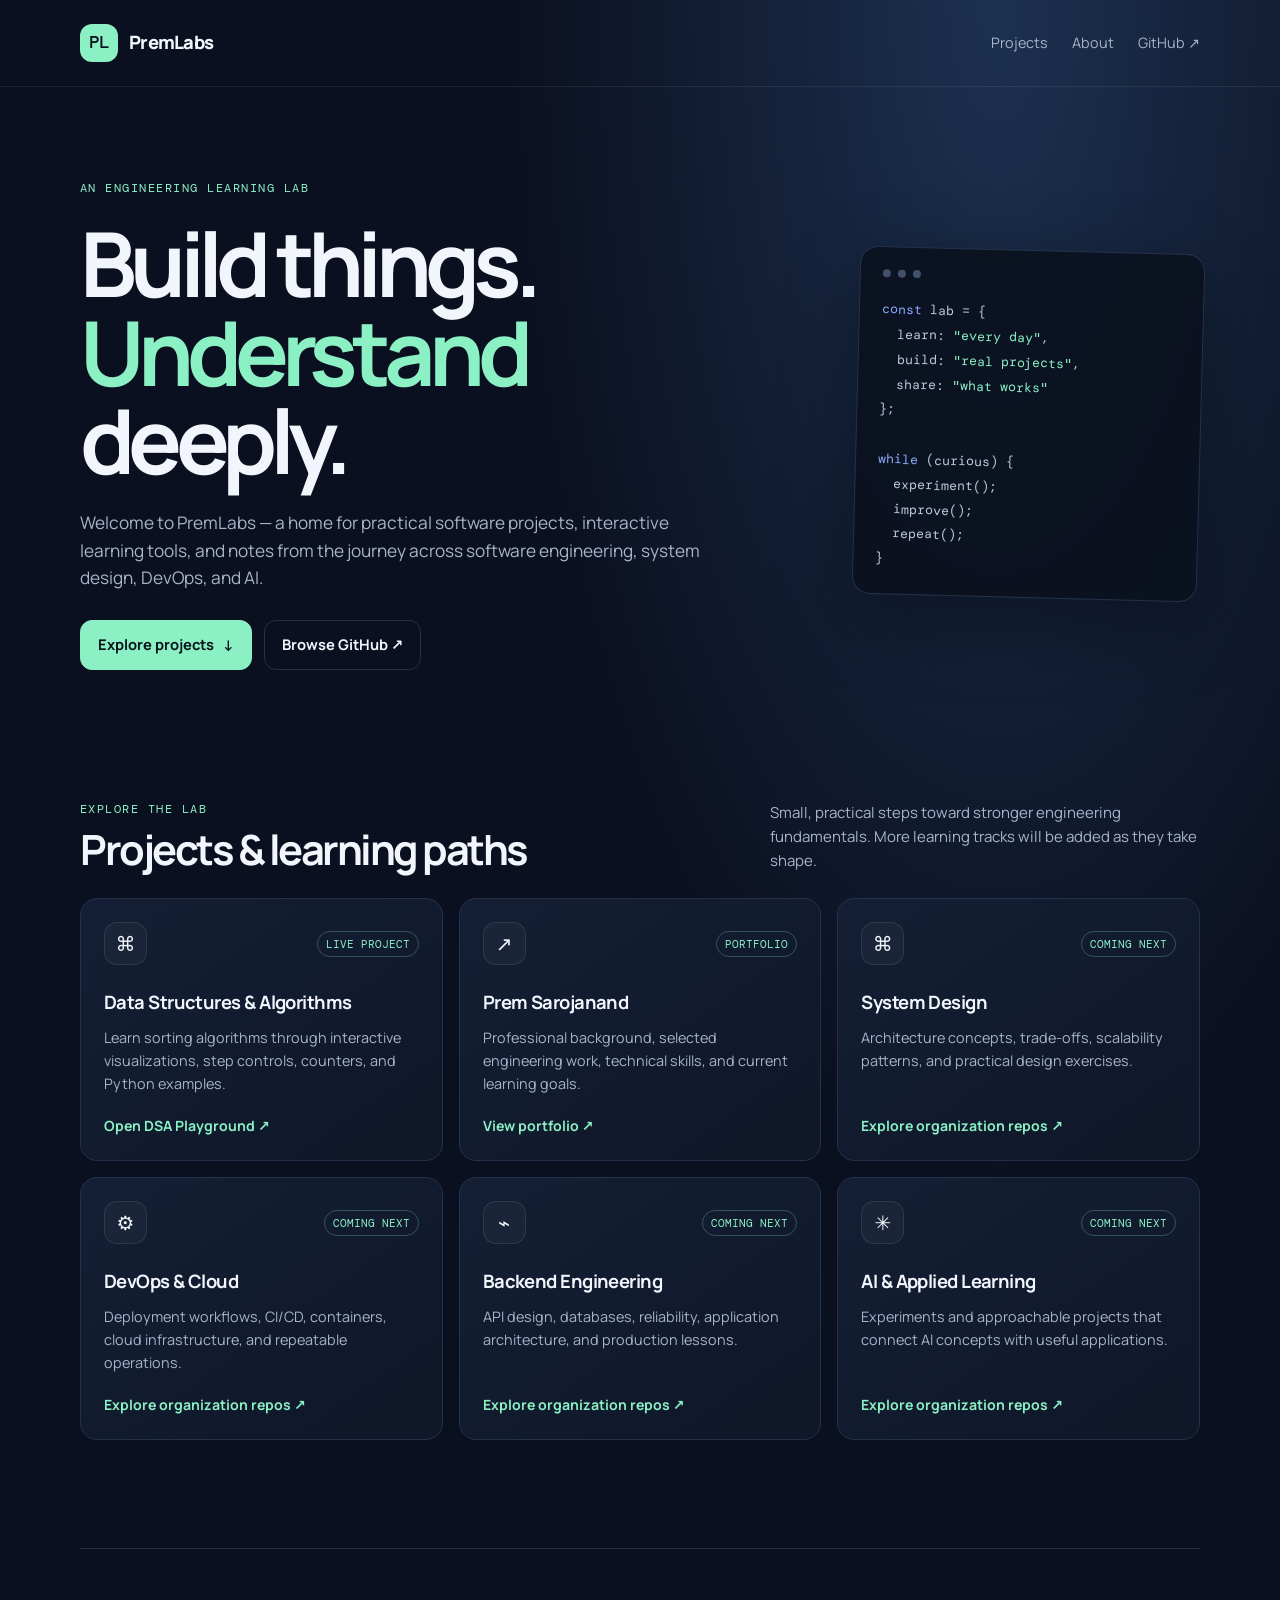
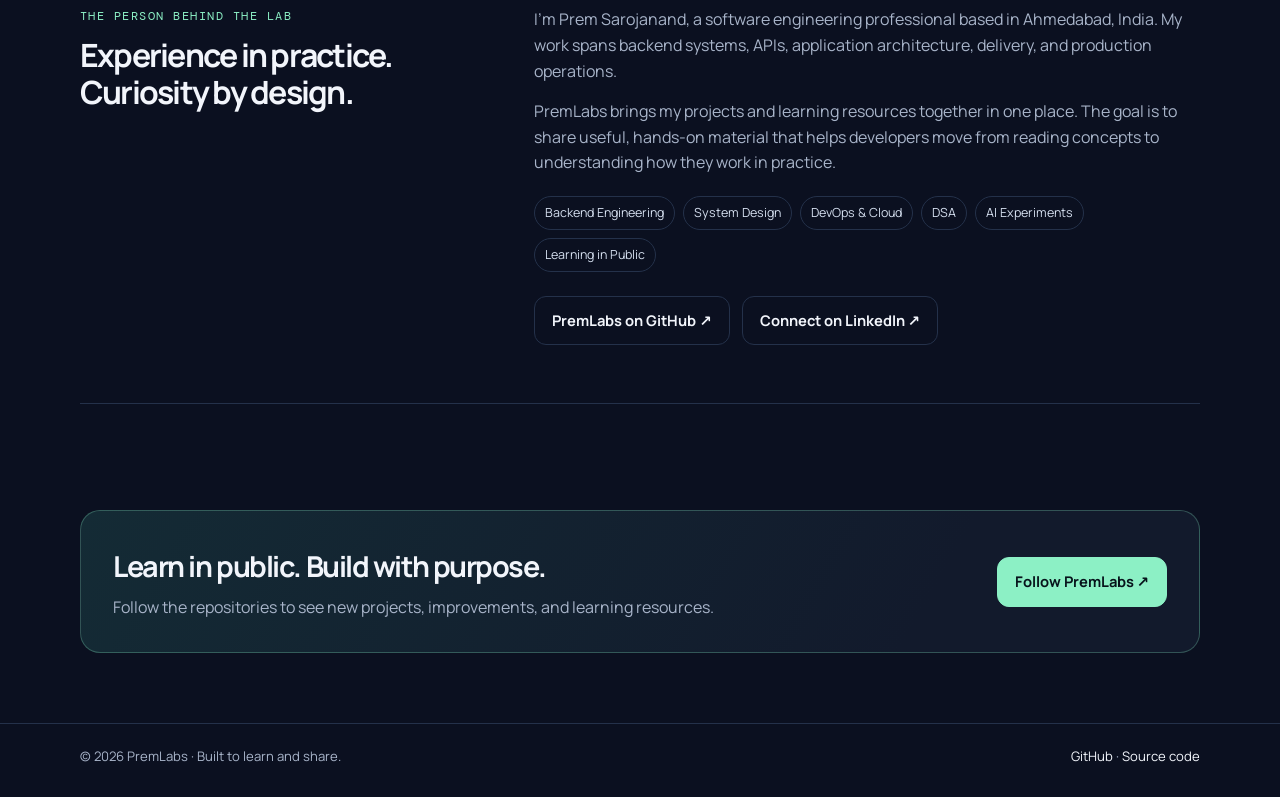
==== index.html @ 611ca871 "Add PremLabs organization homepage" ====
<!doctype html>
<html lang="en">
<head>
  <meta charset="utf-8">
  <meta name="viewport" content="width=device-width, initial-scale=1">
  <meta name="theme-color" content="#0b1020">
  <meta name="description" content="PremLabs — practical software engineering, data structures and algorithms, system design, DevOps, and AI learning projects by Prem Sarojanand.">
  <title>PremLabs — Build. Learn. Share.</title>
  <link rel="preconnect" href="https://fonts.googleapis.com">
  <link rel="preconnect" href="https://fonts.gstatic.com" crossorigin>
  <link href="https://fonts.googleapis.com/css2?family=DM+Mono:wght@400;500&family=Manrope:wght@400;500;600;700;800&display=swap" rel="stylesheet">
  <style>
    :root{color-scheme:dark;--bg:#0b1020;--panel:#111a2e;--line:#24314a;--text:#f2f5fb;--muted:#a8b4c9;--accent:#8cf0c5;--accent2:#8ba9ff}
    *{box-sizing:border-box}html{scroll-behavior:smooth}body{margin:0;background:radial-gradient(ellipse at 78% 0%,#1c3150 0,transparent 35%),var(--bg);color:var(--text);font-family:Manrope,system-ui,sans-serif;line-height:1.6}
    a{color:inherit;text-decoration:none}.wrap{width:min(1120px,calc(100% - 40px));margin:auto}
    header{padding:24px 0;border-bottom:1px solid #ffffff12}.nav{display:flex;align-items:center;justify-content:space-between;gap:20px}.brand{display:flex;align-items:center;gap:11px;font-weight:800;letter-spacing:-.04em;font-size:1.15rem}.mark{display:grid;place-items:center;width:38px;height:38px;border-radius:12px;background:var(--accent);color:#09111d;font-family:"DM Mono",monospace;font-weight:500}.navlinks{display:flex;gap:24px;color:var(--muted);font-size:.9rem}.navlinks a:hover,.textlink:hover{color:var(--accent)}
    .hero{padding:92px 0 76px;display:grid;grid-template-columns:1.35fr .65fr;align-items:center;gap:60px}.eyebrow{font-family:"DM Mono",monospace;color:var(--accent);font-size:.78rem;letter-spacing:.12em;text-transform:uppercase}.hero h1{font-size:clamp(3rem,7vw,5.8rem);line-height:.99;letter-spacing:-.075em;margin:20px 0 24px;max-width:780px}.hero h1 span{color:var(--accent)}.hero p{font-size:1.08rem;color:var(--muted);max-width:640px;margin:0 0 28px}.actions{display:flex;flex-wrap:wrap;gap:12px}.btn{display:inline-flex;align-items:center;justify-content:center;gap:9px;padding:12px 17px;border-radius:12px;font-weight:700;font-size:.92rem;border:1px solid var(--line);transition:transform .2s,border-color .2s}.btn:hover{transform:translateY(-2px);border-color:var(--accent)}.btn.primary{background:var(--accent);border-color:var(--accent);color:#07131b}.terminal{border:1px solid var(--line);background:#0a0f1cdd;border-radius:18px;padding:22px;box-shadow:0 24px 80px #0005;transform:rotate(1.5deg)}.terminal-top{display:flex;gap:7px;margin-bottom:20px}.dot{width:8px;height:8px;border-radius:50%;background:#42516a}.terminal pre{white-space:pre-wrap;overflow-wrap:anywhere;font: .82rem/1.9 "DM Mono",monospace;color:#bdc9dc;margin:0}.green{color:var(--accent)}.blue{color:var(--accent2)}
    section{padding:54px 0}.section-head{display:flex;justify-content:space-between;align-items:end;gap:20px;margin-bottom:25px}.section-head h2{font-size:clamp(1.8rem,4vw,2.6rem);letter-spacing:-.06em;line-height:1.1;margin:8px 0 0}.section-head p{color:var(--muted);max-width:430px;margin:0;font-size:.94rem}.grid{display:grid;grid-template-columns:repeat(3,1fr);gap:16px}.card{display:flex;flex-direction:column;min-height:242px;padding:23px;border-radius:17px;border:1px solid var(--line);background:linear-gradient(145deg,#141f35,#0f1728);transition:transform .2s,border-color .2s}.card:hover{transform:translateY(-4px);border-color:#648b9a}.card-top{display:flex;align-items:center;justify-content:space-between;margin-bottom:23px}.iconbox{width:43px;height:43px;display:grid;place-items:center;border:1px solid #ffffff18;background:#ffffff08;border-radius:13px;font-size:1.25rem}.tag{font: .68rem "DM Mono",monospace;color:var(--accent);border:1px solid #8cf0c544;border-radius:99px;padding:5px 8px}.card h3{margin:0 0 8px;font-size:1.15rem;letter-spacing:-.03em}.card p{margin:0 0 20px;color:var(--muted);font-size:.9rem}.card .textlink{margin-top:auto;color:var(--accent);font-weight:700;font-size:.88rem}.about{display:grid;grid-template-columns:.75fr 1.25fr;gap:55px;border-top:1px solid var(--line);border-bottom:1px solid var(--line);padding:58px 0}.about h2{font-size:2rem;line-height:1.15;letter-spacing:-.055em;margin:10px 0}.about p{color:var(--muted);margin:0 0 15px}.chips{display:flex;flex-wrap:wrap;gap:8px;margin-top:20px}.chip{font-size:.78rem;color:#d4deee;border:1px solid var(--line);padding:6px 10px;border-radius:99px}.cta{margin:52px 0 70px;padding:32px;border:1px solid #8cf0c544;border-radius:20px;background:linear-gradient(120deg,#142b35,#121a2c 75%);display:flex;justify-content:space-between;align-items:center;gap:25px}.cta h2{font-size:1.8rem;letter-spacing:-.05em;margin:0 0 5px}.cta p{color:var(--muted);margin:0}.cta .btn{white-space:nowrap}footer{border-top:1px solid var(--line);padding:22px 0 30px;color:var(--muted);font-size:.82rem}.foot{display:flex;justify-content:space-between;gap:18px;flex-wrap:wrap}footer a{color:var(--text)}
    @media(max-width:800px){.hero{grid-template-columns:1fr;gap:38px;padding:65px 0 45px}.terminal{max-width:520px;transform:none}.grid{grid-template-columns:repeat(2,1fr)}.about{grid-template-columns:1fr;gap:20px}.section-head{align-items:start;flex-direction:column}.cta{align-items:flex-start;flex-direction:column}}
    @media(max-width:540px){.wrap{width:min(100% - 28px,1120px)}.navlinks{gap:13px;font-size:.78rem}.navlinks a:nth-child(2){display:none}.grid{grid-template-columns:1fr}.hero h1{font-size:3.25rem}.card{min-height:210px}.cta{padding:24px}}
    @media(prefers-reduced-motion:reduce){html{scroll-behavior:auto}*,*::before,*::after{transition:none!important}}
  </style>
</head>
<body>
  <header>
    <div class="wrap nav">
      <a class="brand" href="#top" aria-label="PremLabs home"><span class="mark">PL</span><span>PremLabs</span></a>
      <nav class="navlinks" aria-label="Main navigation"><a href="#projects">Projects</a><a href="#about">About</a><a href="https://github.com/PremLabs" target="_blank" rel="noreferrer">GitHub ↗</a></nav>
    </div>
  </header>
  <main id="top">
    <div class="wrap hero">
      <div>
        <div class="eyebrow">An engineering learning lab</div>
        <h1>Build things.<br><span>Understand</span> deeply.</h1>
        <p>Welcome to PremLabs — a home for practical software projects, interactive learning tools, and notes from the journey across software engineering, system design, DevOps, and AI.</p>
        <div class="actions">
          <a class="btn primary" href="#projects">Explore projects <span aria-hidden="true">↓</span></a>
          <a class="btn" href="https://github.com/PremLabs" target="_blank" rel="noreferrer">Browse GitHub ↗</a>
        </div>
      </div>
      <div class="terminal" aria-label="Code terminal illustration">
        <div class="terminal-top"><span class="dot"></span><span class="dot"></span><span class="dot"></span></div>
        <pre><span class="blue">const</span> lab = {
  learn: <span class="green">"every day"</span>,
  build: <span class="green">"real projects"</span>,
  share: <span class="green">"what works"</span>
};

<span class="blue">while</span> (curious) {
  experiment();
  improve();
  repeat();
}</pre>
      </div>
    </div>
    <section id="projects">
      <div class="wrap">
        <div class="section-head">
          <div><div class="eyebrow">Explore the lab</div><h2>Projects & learning paths</h2></div>
          <p>Small, practical steps toward stronger engineering fundamentals. More learning tracks will be added as they take shape.</p>
        </div>
        <div class="grid">
          <article class="card">
            <div class="card-top"><div class="iconbox" aria-hidden="true">⌘</div><span class="tag">LIVE PROJECT</span></div>
            <h3>Data Structures & Algorithms</h3>
            <p>Learn sorting algorithms through interactive visualizations, step controls, counters, and Python examples.</p>
            <a class="textlink" href="https://premlabs.github.io/datastructure/" target="_blank" rel="noreferrer">Open DSA Playground ↗</a>
          </article>
          <article class="card">
            <div class="card-top"><div class="iconbox" aria-hidden="true">↗</div><span class="tag">PORTFOLIO</span></div>
            <h3>Prem Sarojanand</h3>
            <p>Professional background, selected engineering work, technical skills, and current learning goals.</p>
            <a class="textlink" href="https://premlabs.github.io/.premsarojanand/" target="_blank" rel="noreferrer">View portfolio ↗</a>
          </article>
          <article class="card">
            <div class="card-top"><div class="iconbox" aria-hidden="true">⌘</div><span class="tag">COMING NEXT</span></div>
            <h3>System Design</h3>
            <p>Architecture concepts, trade-offs, scalability patterns, and practical design exercises.</p>
            <a class="textlink" href="https://github.com/orgs/PremLabs/repositories" target="_blank" rel="noreferrer">Explore organization repos ↗</a>
          </article>
          <article class="card">
            <div class="card-top"><div class="iconbox" aria-hidden="true">⚙</div><span class="tag">COMING NEXT</span></div>
            <h3>DevOps & Cloud</h3>
            <p>Deployment workflows, CI/CD, containers, cloud infrastructure, and repeatable operations.</p>
            <a class="textlink" href="https://github.com/orgs/PremLabs/repositories" target="_blank" rel="noreferrer">Explore organization repos ↗</a>
          </article>
          <article class="card">
            <div class="card-top"><div class="iconbox" aria-hidden="true">⌁</div><span class="tag">COMING NEXT</span></div>
            <h3>Backend Engineering</h3>
            <p>API design, databases, reliability, application architecture, and production lessons.</p>
            <a class="textlink" href="https://github.com/orgs/PremLabs/repositories" target="_blank" rel="noreferrer">Explore organization repos ↗</a>
          </article>
          <article class="card">
            <div class="card-top"><div class="iconbox" aria-hidden="true">✳</div><span class="tag">COMING NEXT</span></div>
            <h3>AI & Applied Learning</h3>
            <p>Experiments and approachable projects that connect AI concepts with useful applications.</p>
            <a class="textlink" href="https://github.com/orgs/PremLabs/repositories" target="_blank" rel="noreferrer">Explore organization repos ↗</a>
          </article>
        </div>
      </div>
    </section>
    <section id="about">
      <div class="wrap about">
        <div><div class="eyebrow">The person behind the lab</div><h2>Experience in practice.<br>Curiosity by design.</h2></div>
        <div>
          <p>I'm Prem Sarojanand, a software engineering professional based in Ahmedabad, India. My work spans backend systems, APIs, application architecture, delivery, and production operations.</p>
          <p>PremLabs brings my projects and learning resources together in one place. The goal is to share useful, hands-on material that helps developers move from reading concepts to understanding how they work in practice.</p>
          <div class="chips"><span class="chip">Backend Engineering</span><span class="chip">System Design</span><span class="chip">DevOps & Cloud</span><span class="chip">DSA</span><span class="chip">AI Experiments</span><span class="chip">Learning in Public</span></div>
          <div class="actions" style="margin-top:24px"><a class="btn" href="https://github.com/PremLabs" target="_blank" rel="noreferrer">PremLabs on GitHub ↗</a><a class="btn" href="https://www.linkedin.com/in/prem-sarojanand-92b698164/" target="_blank" rel="noreferrer">Connect on LinkedIn ↗</a></div>
        </div>
      </div>
    </section>
    <div class="wrap">
      <div class="cta">
        <div><h2>Learn in public. Build with purpose.</h2><p>Follow the repositories to see new projects, improvements, and learning resources.</p></div>
        <a class="btn primary" href="https://github.com/PremLabs" target="_blank" rel="noreferrer">Follow PremLabs ↗</a>
      </div>
    </div>
  </main>
  <footer><div class="wrap foot"><span>© <span id="year">2026</span> PremLabs · Built to learn and share.</span><span><a href="https://github.com/PremLabs">GitHub</a> · <a href="https://github.com/PremLabs/PremLabs.github.io">Source code</a></span></div></footer>
  <script>document.getElementById('year').textContent = new Date().getFullYear();</script>
</body>
</html>
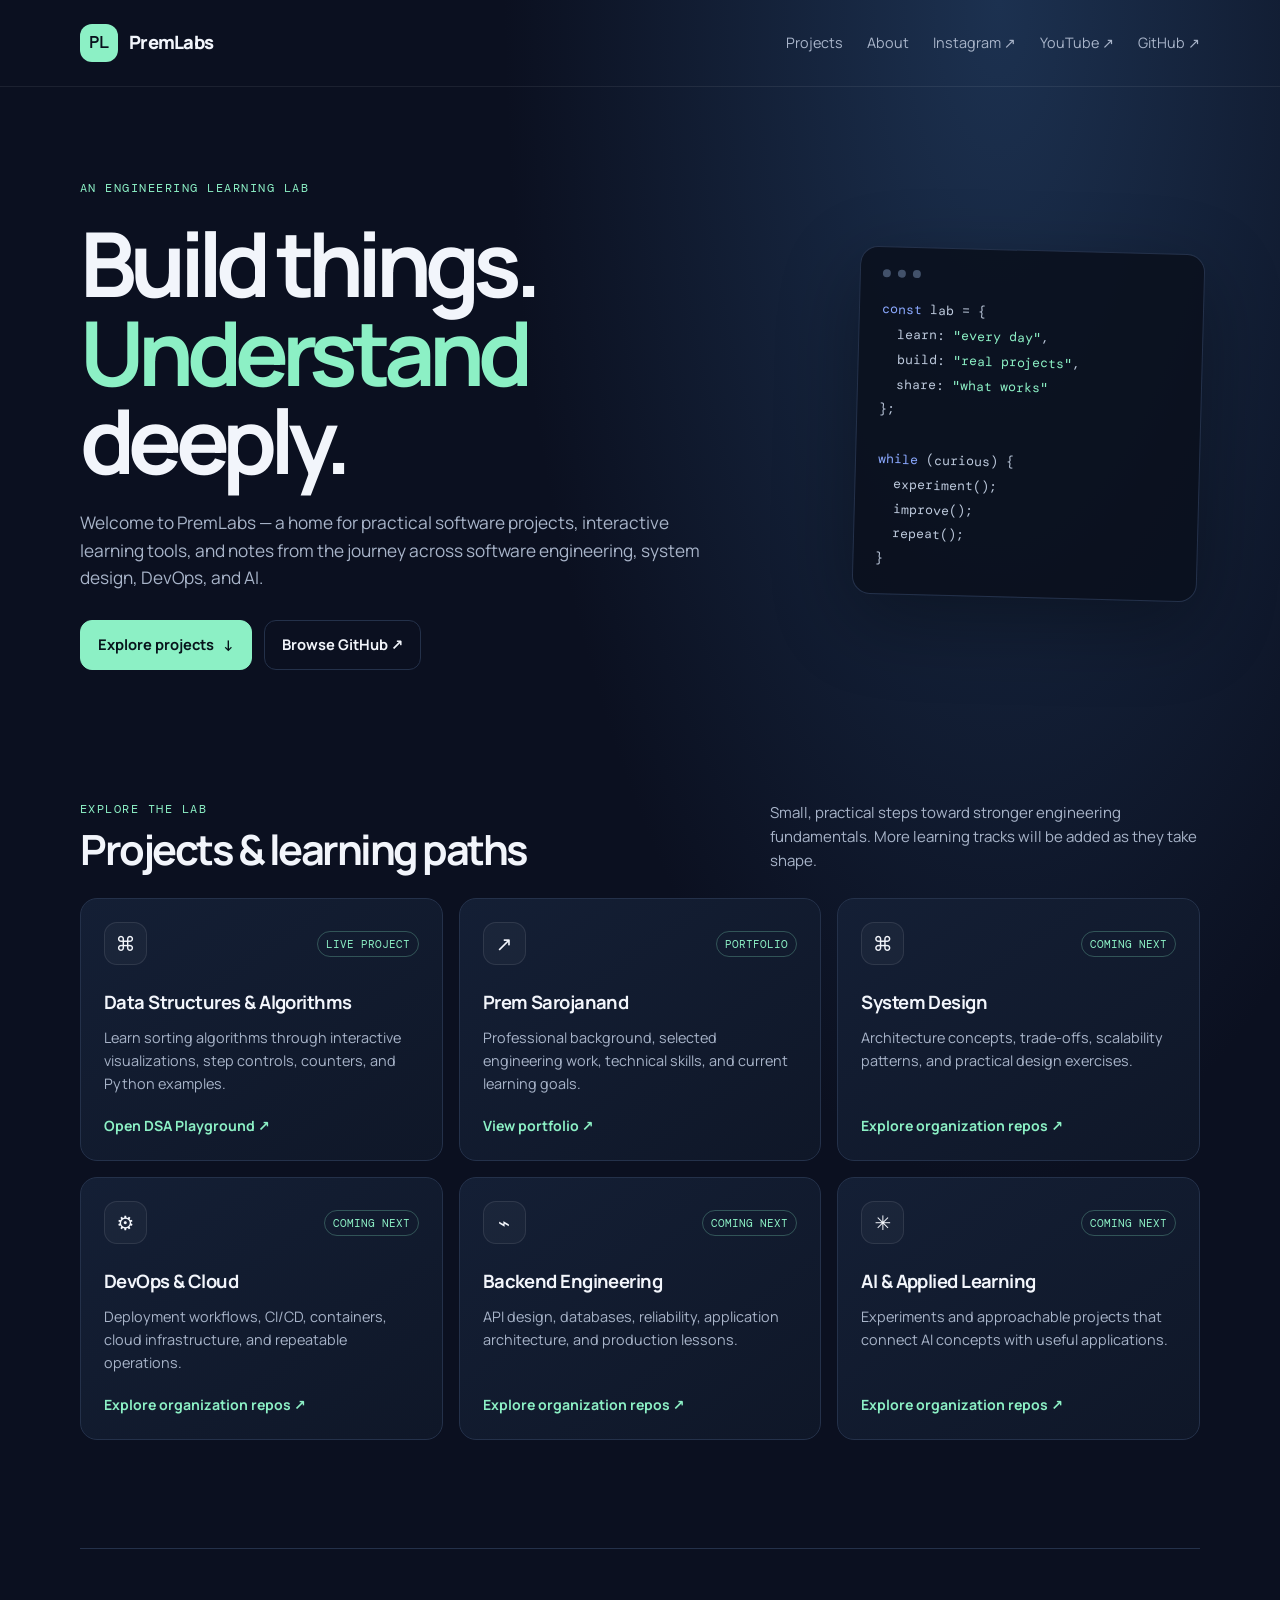
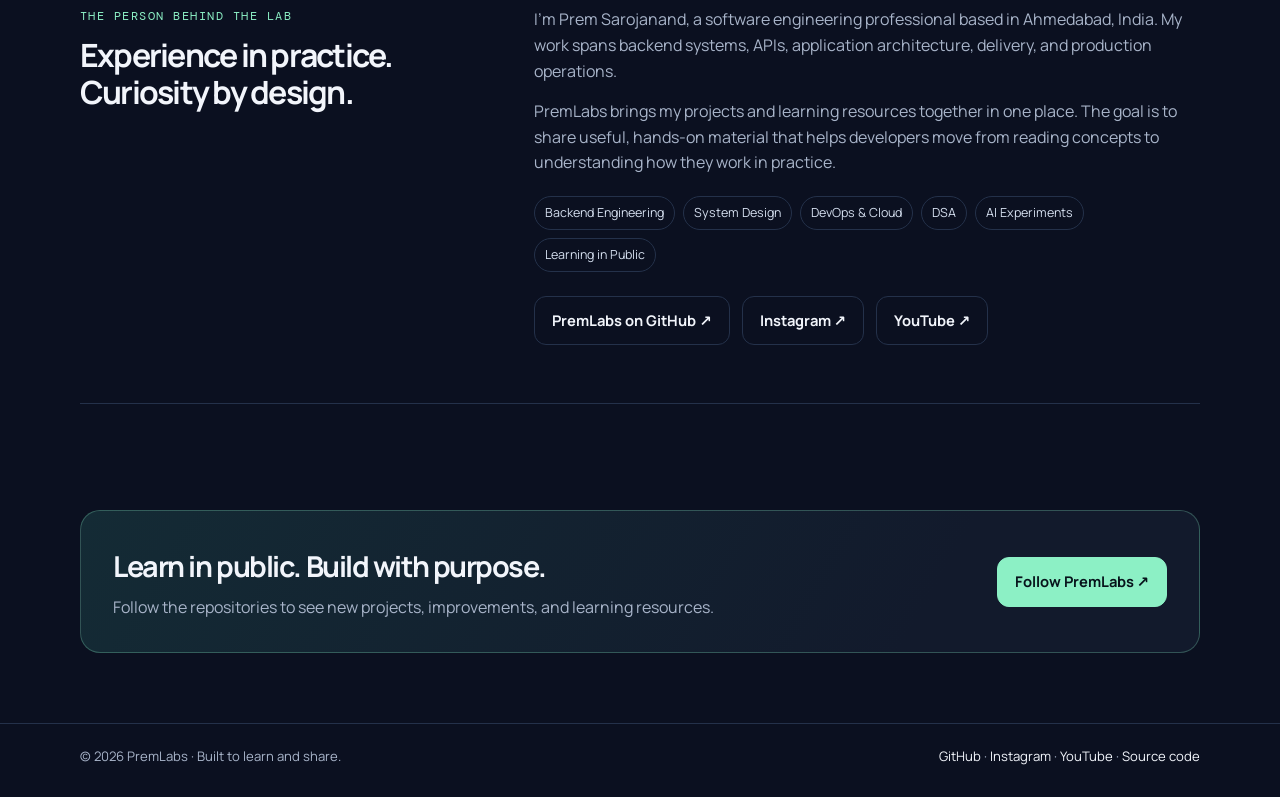
==== commit 2a568981: "Update social links: Instagram and YouTube; remove LinkedIn" ====
--- a/index.html
+++ b/index.html
@@ -20,12 +20,20 @@
     @media(max-width:540px){.wrap{width:min(100% - 28px,1120px)}.navlinks{gap:13px;font-size:.78rem}.navlinks a:nth-child(2){display:none}.grid{grid-template-columns:1fr}.hero h1{font-size:3.25rem}.card{min-height:210px}.cta{padding:24px}}
     @media(prefers-reduced-motion:reduce){html{scroll-behavior:auto}*,*::before,*::after{transition:none!important}}
   </style>
+  <!-- Google tag (gtag.js) -->
+  <script async src="https://www.googletagmanager.com/gtag/js?id=G-MZDBK7RPZJ"></script>
+  <script>
+    window.dataLayer = window.dataLayer || [];
+    function gtag(){dataLayer.push(arguments);}
+    gtag('js', new Date());
+    gtag('config', 'G-MZDBK7RPZJ');
+  </script>
 </head>
 <body>
   <header>
     <div class="wrap nav">
       <a class="brand" href="#top" aria-label="PremLabs home"><span class="mark">PL</span><span>PremLabs</span></a>
-      <nav class="navlinks" aria-label="Main navigation"><a href="#projects">Projects</a><a href="#about">About</a><a href="https://github.com/PremLabs" target="_blank" rel="noreferrer">GitHub ↗</a></nav>
+      <nav class="navlinks" aria-label="Main navigation"><a href="#projects">Projects</a><a href="#about">About</a><a href="https://www.instagram.com/tech.coders/" target="_blank" rel="noreferrer">Instagram ↗</a><a href="https://www.youtube.com/@PremLabs-s05w" target="_blank" rel="noreferrer">YouTube ↗</a><a href="https://github.com/PremLabs" target="_blank" rel="noreferrer">GitHub ↗</a></nav>
     </div>
   </header>
   <main id="top">
@@ -107,7 +115,7 @@
           <p>I'm Prem Sarojanand, a software engineering professional based in Ahmedabad, India. My work spans backend systems, APIs, application architecture, delivery, and production operations.</p>
           <p>PremLabs brings my projects and learning resources together in one place. The goal is to share useful, hands-on material that helps developers move from reading concepts to understanding how they work in practice.</p>
           <div class="chips"><span class="chip">Backend Engineering</span><span class="chip">System Design</span><span class="chip">DevOps & Cloud</span><span class="chip">DSA</span><span class="chip">AI Experiments</span><span class="chip">Learning in Public</span></div>
-          <div class="actions" style="margin-top:24px"><a class="btn" href="https://github.com/PremLabs" target="_blank" rel="noreferrer">PremLabs on GitHub ↗</a><a class="btn" href="https://www.linkedin.com/in/prem-sarojanand-92b698164/" target="_blank" rel="noreferrer">Connect on LinkedIn ↗</a></div>
+          <div class="actions" style="margin-top:24px"><a class="btn" href="https://github.com/PremLabs" target="_blank" rel="noreferrer">PremLabs on GitHub ↗</a><a class="btn" href="https://www.instagram.com/tech.coders/" target="_blank" rel="noreferrer">Instagram ↗</a><a class="btn" href="https://www.youtube.com/@PremLabs-s05w" target="_blank" rel="noreferrer">YouTube ↗</a></div>
         </div>
       </div>
     </section>
@@ -118,7 +126,7 @@
       </div>
     </div>
   </main>
-  <footer><div class="wrap foot"><span>© <span id="year">2026</span> PremLabs · Built to learn and share.</span><span><a href="https://github.com/PremLabs">GitHub</a> · <a href="https://github.com/PremLabs/PremLabs.github.io">Source code</a></span></div></footer>
+  <footer><div class="wrap foot"><span>© <span id="year">2026</span> PremLabs · Built to learn and share.</span><span><a href="https://github.com/PremLabs">GitHub</a> · <a href="https://www.instagram.com/tech.coders/" target="_blank" rel="noreferrer">Instagram</a> · <a href="https://www.youtube.com/@PremLabs-s05w" target="_blank" rel="noreferrer">YouTube</a> · <a href="https://github.com/PremLabs/PremLabs.github.io">Source code</a></span></div></footer>
   <script>document.getElementById('year').textContent = new Date().getFullYear();</script>
 </body>
 </html>
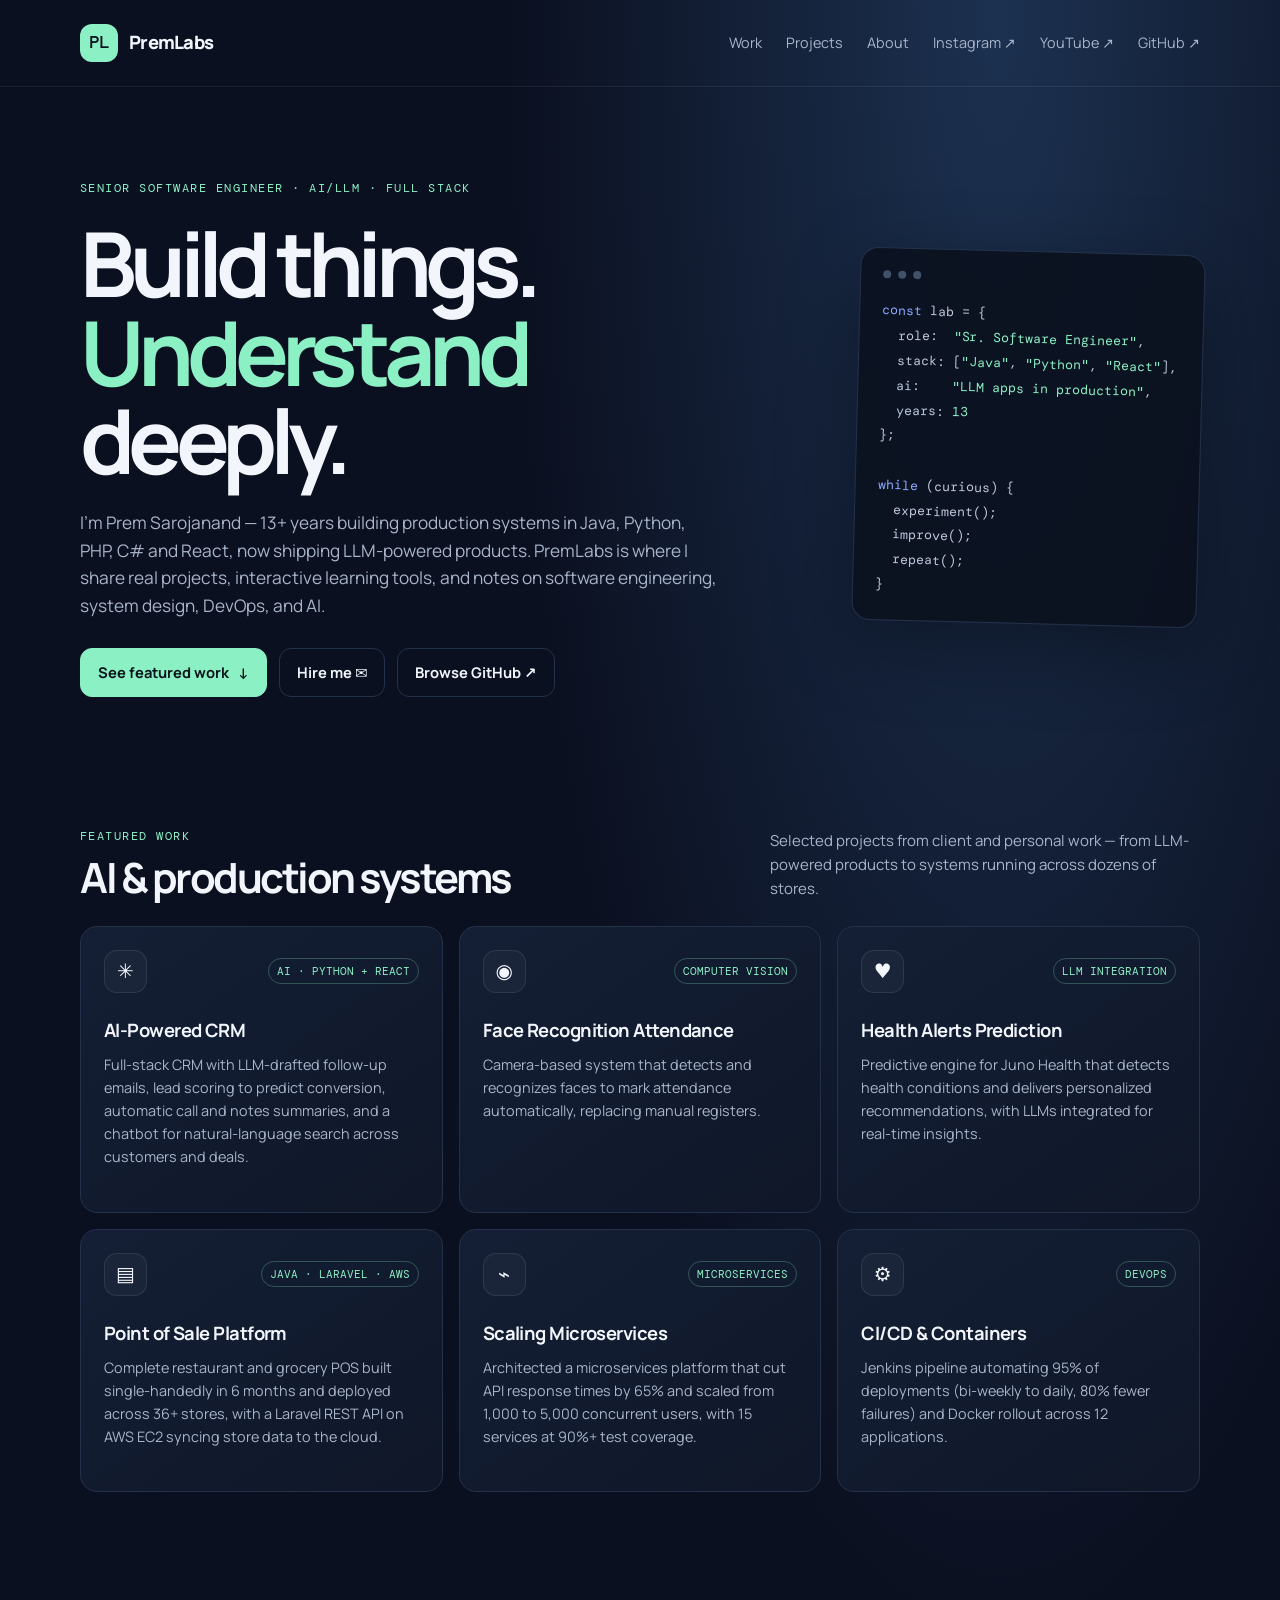
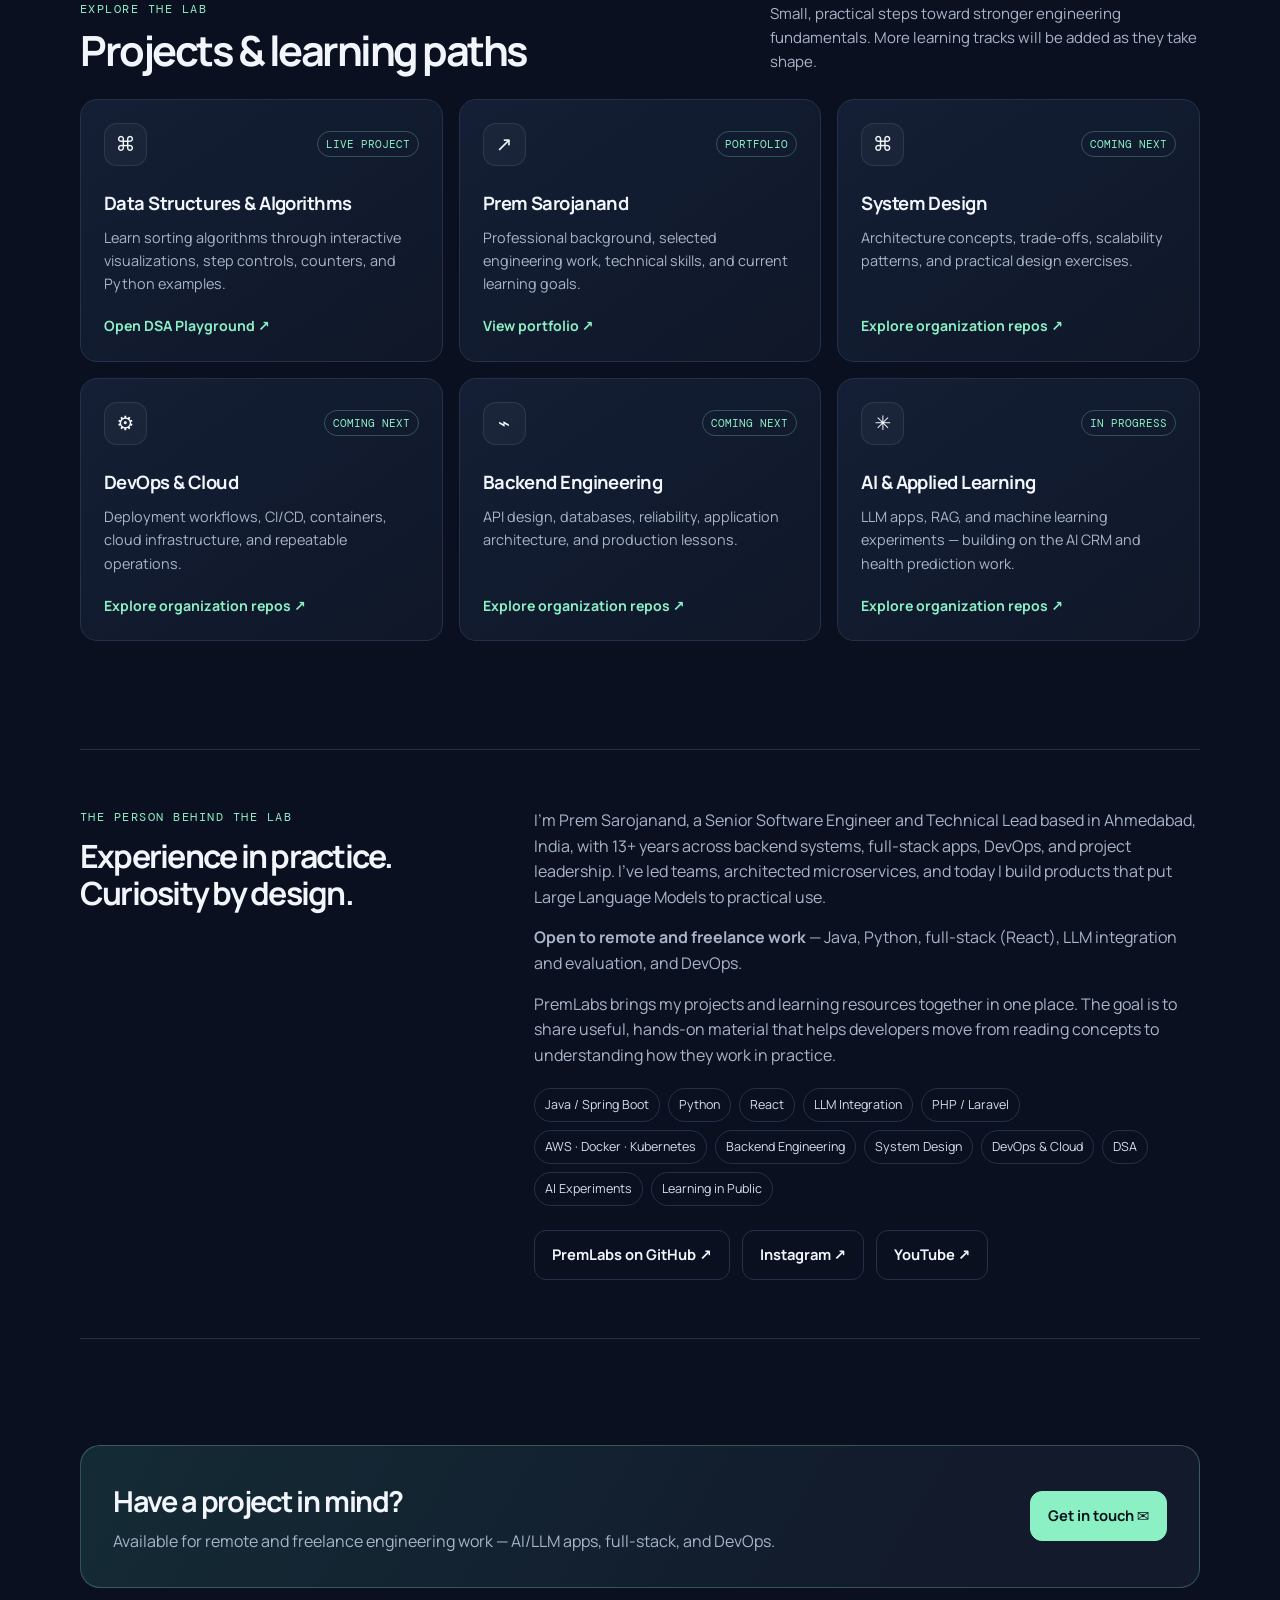
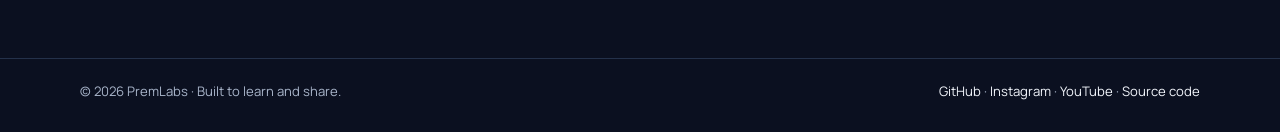
==== commit 6bdb1c30: "Update homepage with featured AI work and freelance availability" ====
--- a/index.html
+++ b/index.html
@@ -4,7 +4,7 @@
   <meta charset="utf-8">
   <meta name="viewport" content="width=device-width, initial-scale=1">
   <meta name="theme-color" content="#0b1020">
-  <meta name="description" content="PremLabs — practical software engineering, data structures and algorithms, system design, DevOps, and AI learning projects by Prem Sarojanand.">
+  <meta name="description" content="PremLabs — Prem Sarojanand, Senior Software Engineer and AI/LLM full-stack engineer (Java, Python, React). Projects in AI-powered CRM, face recognition, LLM integration, DevOps, and system design.">
   <title>PremLabs — Build. Learn. Share.</title>
   <link rel="preconnect" href="https://fonts.googleapis.com">
   <link rel="preconnect" href="https://fonts.gstatic.com" crossorigin>
@@ -33,26 +33,28 @@
   <header>
     <div class="wrap nav">
       <a class="brand" href="#top" aria-label="PremLabs home"><span class="mark">PL</span><span>PremLabs</span></a>
-      <nav class="navlinks" aria-label="Main navigation"><a href="#projects">Projects</a><a href="#about">About</a><a href="https://www.instagram.com/tech.coders/" target="_blank" rel="noreferrer">Instagram ↗</a><a href="https://www.youtube.com/@PremLabs-s05w" target="_blank" rel="noreferrer">YouTube ↗</a><a href="https://github.com/PremLabs" target="_blank" rel="noreferrer">GitHub ↗</a></nav>
+      <nav class="navlinks" aria-label="Main navigation"><a href="#work">Work</a><a href="#projects">Projects</a><a href="#about">About</a><a href="https://www.instagram.com/tech.coders/" target="_blank" rel="noreferrer">Instagram ↗</a><a href="https://www.youtube.com/@PremLabs-s05w" target="_blank" rel="noreferrer">YouTube ↗</a><a href="https://github.com/PremLabs" target="_blank" rel="noreferrer">GitHub ↗</a></nav>
     </div>
   </header>
   <main id="top">
     <div class="wrap hero">
       <div>
-        <div class="eyebrow">An engineering learning lab</div>
+        <div class="eyebrow">Senior Software Engineer · AI/LLM · Full Stack</div>
         <h1>Build things.<br><span>Understand</span> deeply.</h1>
-        <p>Welcome to PremLabs — a home for practical software projects, interactive learning tools, and notes from the journey across software engineering, system design, DevOps, and AI.</p>
+        <p>I'm Prem Sarojanand — 13+ years building production systems in Java, Python, PHP, C# and React, now shipping LLM-powered products. PremLabs is where I share real projects, interactive learning tools, and notes on software engineering, system design, DevOps, and AI.</p>
         <div class="actions">
-          <a class="btn primary" href="#projects">Explore projects <span aria-hidden="true">↓</span></a>
+          <a class="btn primary" href="#work">See featured work <span aria-hidden="true">↓</span></a>
+          <a class="btn" href="mailto:psarojanand@gmail.com">Hire me ✉</a>
           <a class="btn" href="https://github.com/PremLabs" target="_blank" rel="noreferrer">Browse GitHub ↗</a>
         </div>
       </div>
       <div class="terminal" aria-label="Code terminal illustration">
         <div class="terminal-top"><span class="dot"></span><span class="dot"></span><span class="dot"></span></div>
         <pre><span class="blue">const</span> lab = {
-  learn: <span class="green">"every day"</span>,
-  build: <span class="green">"real projects"</span>,
-  share: <span class="green">"what works"</span>
+  role:  <span class="green">"Sr. Software Engineer"</span>,
+  stack: [<span class="green">"Java"</span>, <span class="green">"Python"</span>, <span class="green">"React"</span>],
+  ai:    <span class="green">"LLM apps in production"</span>,
+  years: <span class="green">13</span>
 };
 
 <span class="blue">while</span> (curious) {
@@ -62,6 +64,46 @@
 }</pre>
       </div>
     </div>
+    <section id="work">
+      <div class="wrap">
+        <div class="section-head">
+          <div><div class="eyebrow">Featured work</div><h2>AI & production systems</h2></div>
+          <p>Selected projects from client and personal work — from LLM-powered products to systems running across dozens of stores.</p>
+        </div>
+        <div class="grid">
+          <article class="card">
+            <div class="card-top"><div class="iconbox" aria-hidden="true">✳</div><span class="tag">AI · PYTHON + REACT</span></div>
+            <h3>AI-Powered CRM</h3>
+            <p>Full-stack CRM with LLM-drafted follow-up emails, lead scoring to predict conversion, automatic call and notes summaries, and a chatbot for natural-language search across customers and deals.</p>
+          </article>
+          <article class="card">
+            <div class="card-top"><div class="iconbox" aria-hidden="true">◉</div><span class="tag">COMPUTER VISION</span></div>
+            <h3>Face Recognition Attendance</h3>
+            <p>Camera-based system that detects and recognizes faces to mark attendance automatically, replacing manual registers.</p>
+          </article>
+          <article class="card">
+            <div class="card-top"><div class="iconbox" aria-hidden="true">♥</div><span class="tag">LLM INTEGRATION</span></div>
+            <h3>Health Alerts Prediction</h3>
+            <p>Predictive engine for Juno Health that detects health conditions and delivers personalized recommendations, with LLMs integrated for real-time insights.</p>
+          </article>
+          <article class="card">
+            <div class="card-top"><div class="iconbox" aria-hidden="true">▤</div><span class="tag">JAVA · LARAVEL · AWS</span></div>
+            <h3>Point of Sale Platform</h3>
+            <p>Complete restaurant and grocery POS built single-handedly in 6 months and deployed across 36+ stores, with a Laravel REST API on AWS EC2 syncing store data to the cloud.</p>
+          </article>
+          <article class="card">
+            <div class="card-top"><div class="iconbox" aria-hidden="true">⌁</div><span class="tag">MICROSERVICES</span></div>
+            <h3>Scaling Microservices</h3>
+            <p>Architected a microservices platform that cut API response times by 65% and scaled from 1,000 to 5,000 concurrent users, with 15 services at 90%+ test coverage.</p>
+          </article>
+          <article class="card">
+            <div class="card-top"><div class="iconbox" aria-hidden="true">⚙</div><span class="tag">DEVOPS</span></div>
+            <h3>CI/CD & Containers</h3>
+            <p>Jenkins pipeline automating 95% of deployments (bi-weekly to daily, 80% fewer failures) and Docker rollout across 12 applications.</p>
+          </article>
+        </div>
+      </div>
+    </section>
     <section id="projects">
       <div class="wrap">
         <div class="section-head">
@@ -100,9 +142,9 @@
             <a class="textlink" href="https://github.com/orgs/PremLabs/repositories" target="_blank" rel="noreferrer">Explore organization repos ↗</a>
           </article>
           <article class="card">
-            <div class="card-top"><div class="iconbox" aria-hidden="true">✳</div><span class="tag">COMING NEXT</span></div>
+            <div class="card-top"><div class="iconbox" aria-hidden="true">✳</div><span class="tag">IN PROGRESS</span></div>
             <h3>AI & Applied Learning</h3>
-            <p>Experiments and approachable projects that connect AI concepts with useful applications.</p>
+            <p>LLM apps, RAG, and machine learning experiments — building on the AI CRM and health prediction work.</p>
             <a class="textlink" href="https://github.com/orgs/PremLabs/repositories" target="_blank" rel="noreferrer">Explore organization repos ↗</a>
           </article>
         </div>
@@ -112,21 +154,22 @@
       <div class="wrap about">
         <div><div class="eyebrow">The person behind the lab</div><h2>Experience in practice.<br>Curiosity by design.</h2></div>
         <div>
-          <p>I'm Prem Sarojanand, a software engineering professional based in Ahmedabad, India. My work spans backend systems, APIs, application architecture, delivery, and production operations.</p>
+          <p>I'm Prem Sarojanand, a Senior Software Engineer and Technical Lead based in Ahmedabad, India, with 13+ years across backend systems, full-stack apps, DevOps, and project leadership. I've led teams, architected microservices, and today I build products that put Large Language Models to practical use.</p>
+          <p><strong>Open to remote and freelance work</strong> — Java, Python, full-stack (React), LLM integration and evaluation, and DevOps.</p>
           <p>PremLabs brings my projects and learning resources together in one place. The goal is to share useful, hands-on material that helps developers move from reading concepts to understanding how they work in practice.</p>
-          <div class="chips"><span class="chip">Backend Engineering</span><span class="chip">System Design</span><span class="chip">DevOps & Cloud</span><span class="chip">DSA</span><span class="chip">AI Experiments</span><span class="chip">Learning in Public</span></div>
+          <div class="chips"><span class="chip">Java / Spring Boot</span><span class="chip">Python</span><span class="chip">React</span><span class="chip">LLM Integration</span><span class="chip">PHP / Laravel</span><span class="chip">AWS · Docker · Kubernetes</span><span class="chip">Backend Engineering</span><span class="chip">System Design</span><span class="chip">DevOps & Cloud</span><span class="chip">DSA</span><span class="chip">AI Experiments</span><span class="chip">Learning in Public</span></div>
           <div class="actions" style="margin-top:24px"><a class="btn" href="https://github.com/PremLabs" target="_blank" rel="noreferrer">PremLabs on GitHub ↗</a><a class="btn" href="https://www.instagram.com/tech.coders/" target="_blank" rel="noreferrer">Instagram ↗</a><a class="btn" href="https://www.youtube.com/@PremLabs-s05w" target="_blank" rel="noreferrer">YouTube ↗</a></div>
         </div>
       </div>
     </section>
     <div class="wrap">
       <div class="cta">
-        <div><h2>Learn in public. Build with purpose.</h2><p>Follow the repositories to see new projects, improvements, and learning resources.</p></div>
-        <a class="btn primary" href="https://github.com/PremLabs" target="_blank" rel="noreferrer">Follow PremLabs ↗</a>
+        <div><h2>Have a project in mind?</h2><p>Available for remote and freelance engineering work — AI/LLM apps, full-stack, and DevOps.</p></div>
+        <a class="btn primary" href="mailto:psarojanand@gmail.com">Get in touch ✉</a>
       </div>
     </div>
   </main>
   <footer><div class="wrap foot"><span>© <span id="year">2026</span> PremLabs · Built to learn and share.</span><span><a href="https://github.com/PremLabs">GitHub</a> · <a href="https://www.instagram.com/tech.coders/" target="_blank" rel="noreferrer">Instagram</a> · <a href="https://www.youtube.com/@PremLabs-s05w" target="_blank" rel="noreferrer">YouTube</a> · <a href="https://github.com/PremLabs/PremLabs.github.io">Source code</a></span></div></footer>
   <script>document.getElementById('year').textContent = new Date().getFullYear();</script>
 </body>
-</html>+</html>
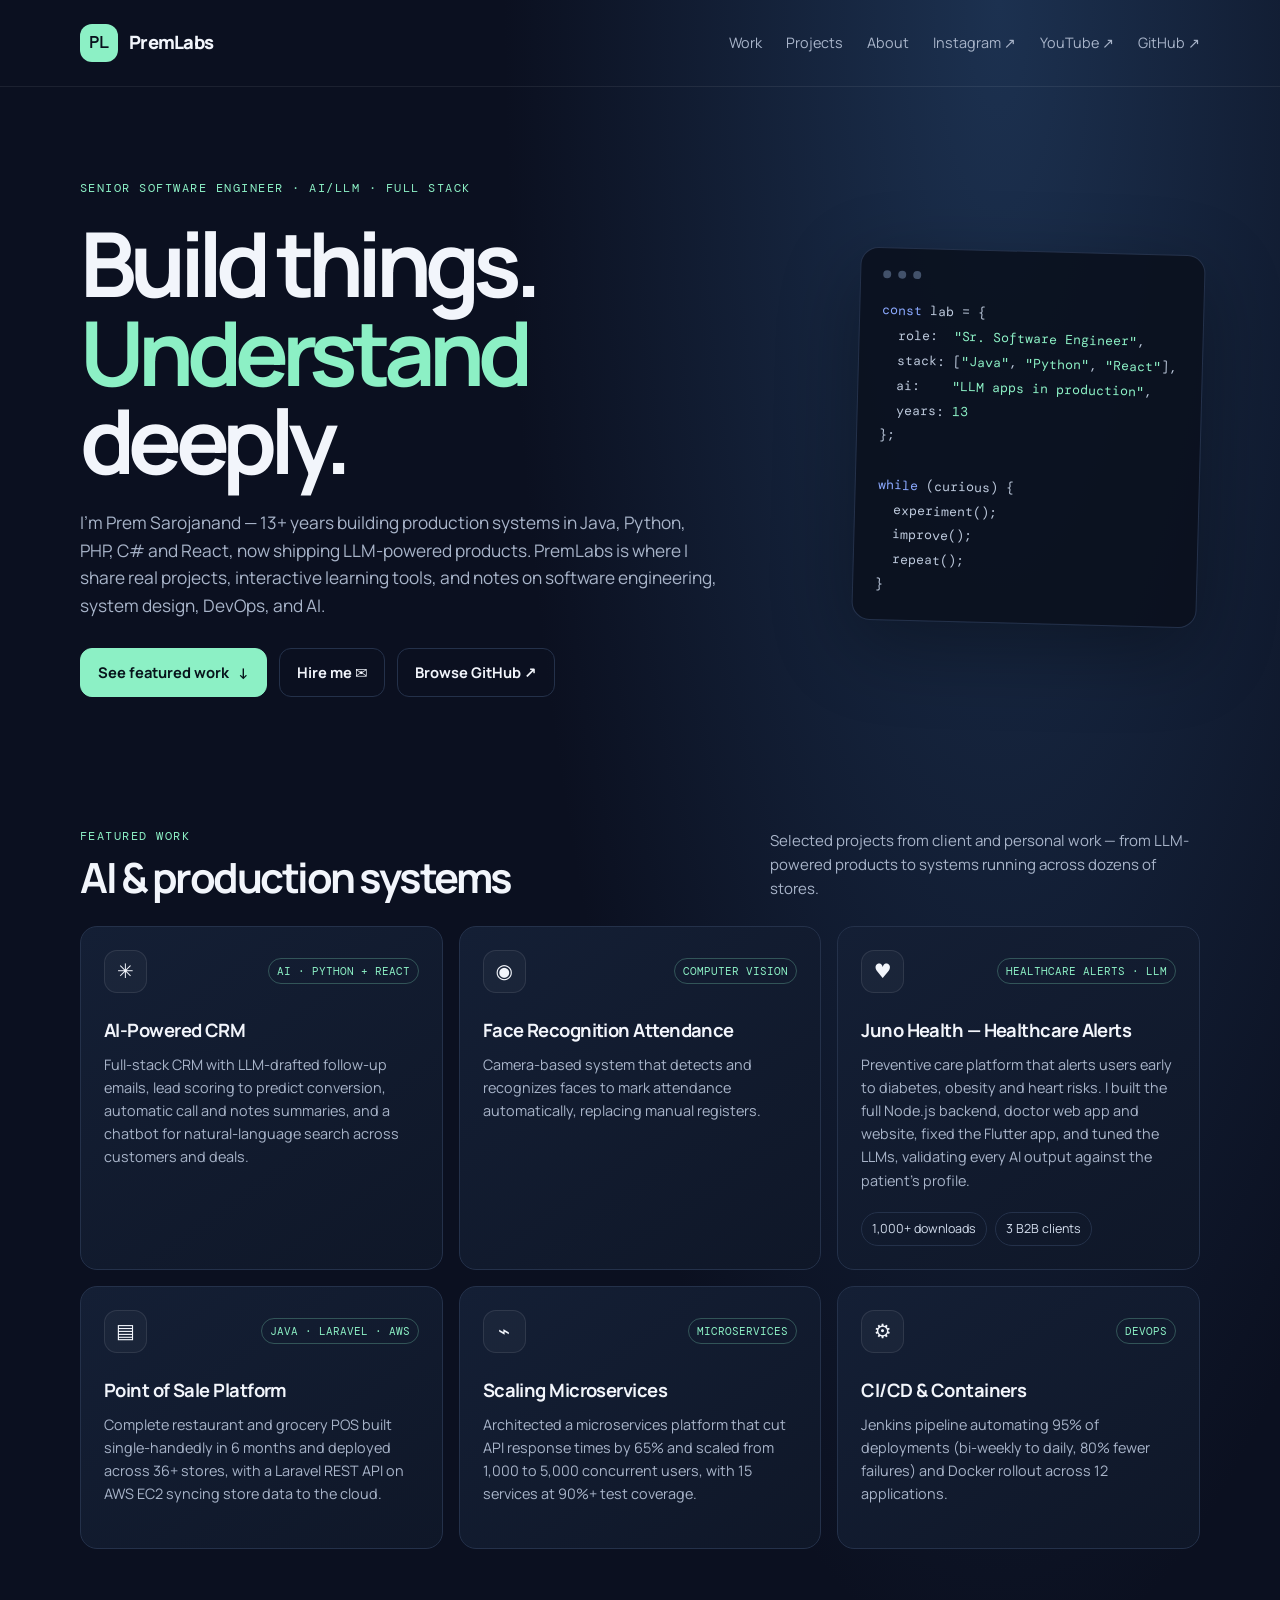
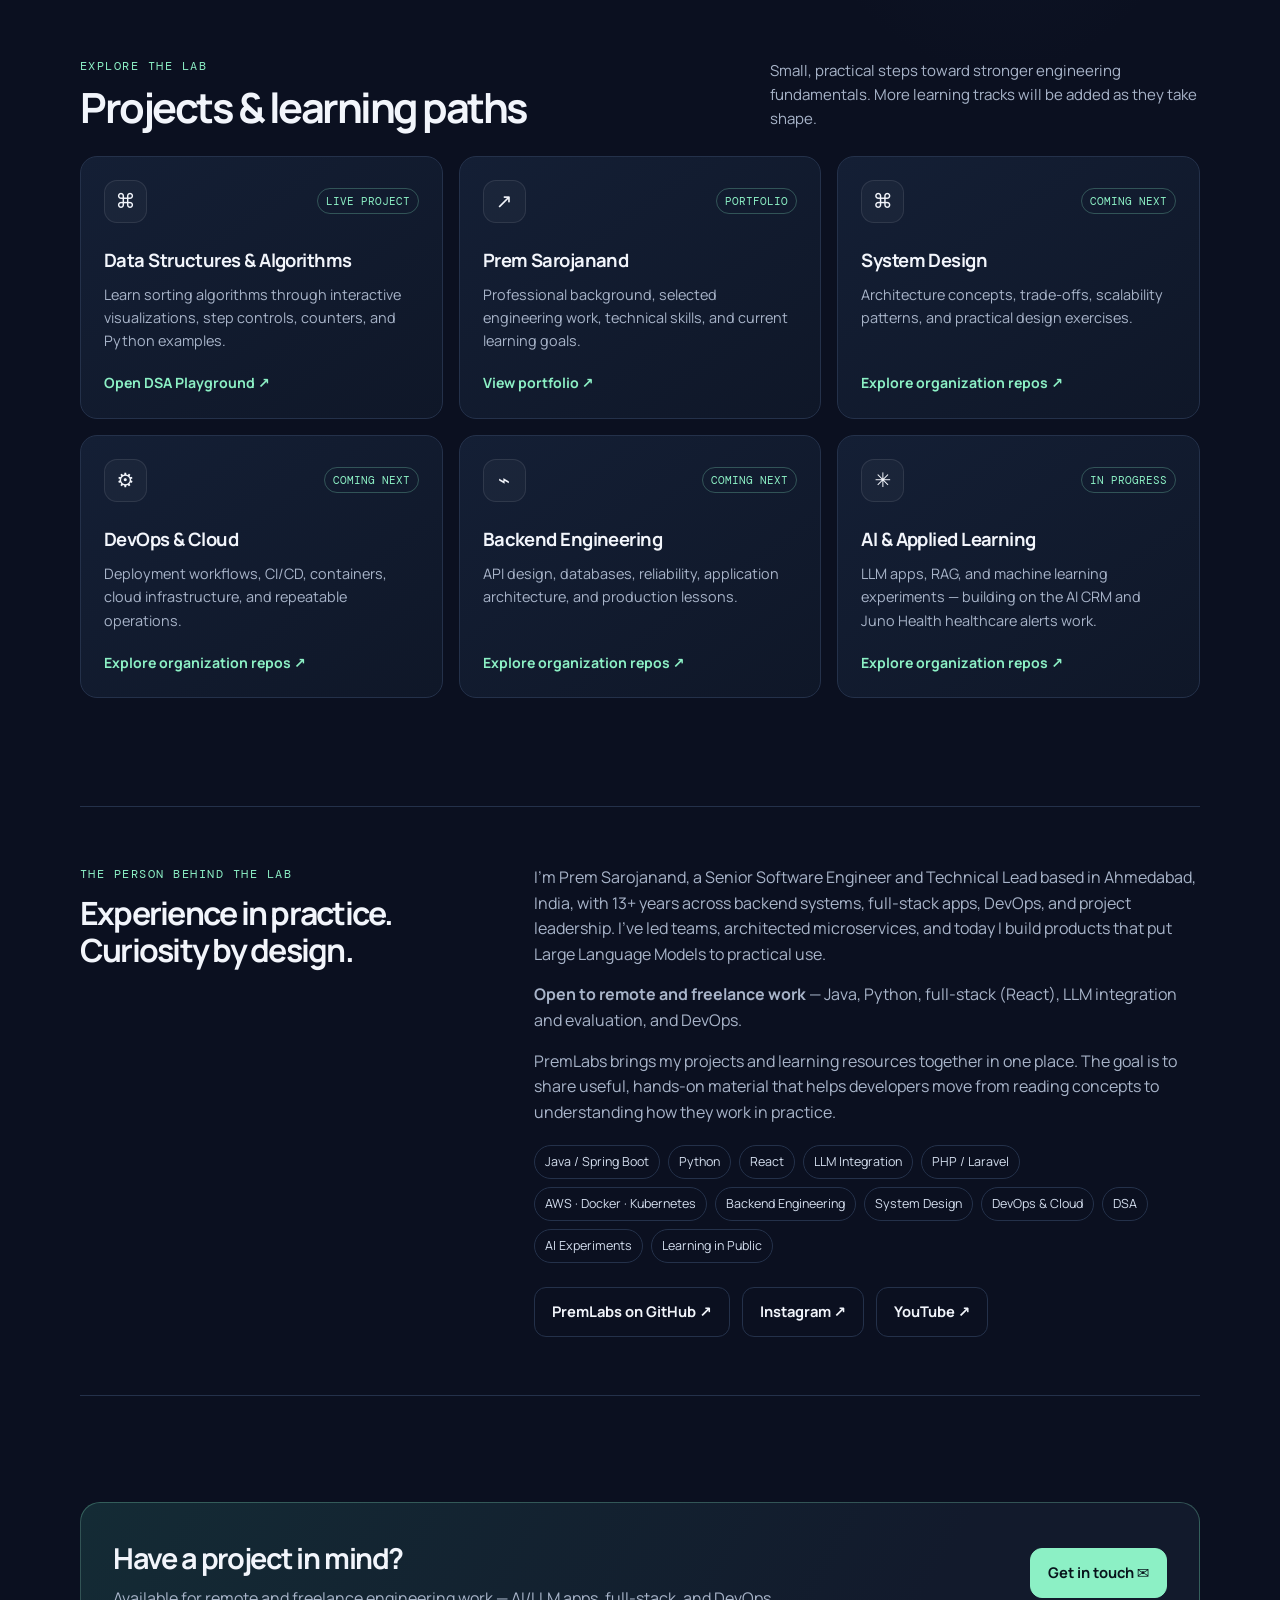
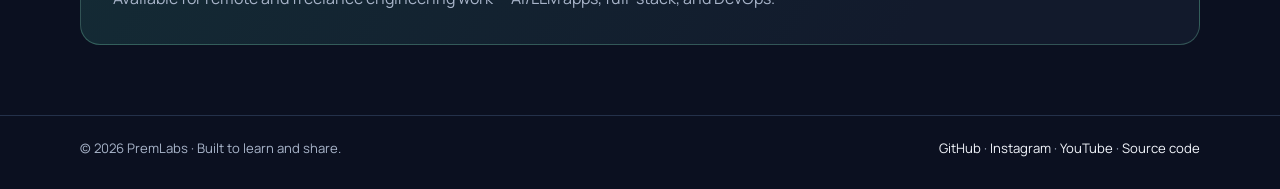
==== commit 408cf87c: "Revise project details in index.html Updated project descriptions and tags for clarity and accuracy." ====
--- a/index.html
+++ b/index.html
@@ -82,9 +82,10 @@
             <p>Camera-based system that detects and recognizes faces to mark attendance automatically, replacing manual registers.</p>
           </article>
           <article class="card">
-            <div class="card-top"><div class="iconbox" aria-hidden="true">♥</div><span class="tag">LLM INTEGRATION</span></div>
-            <h3>Health Alerts Prediction</h3>
-            <p>Predictive engine for Juno Health that detects health conditions and delivers personalized recommendations, with LLMs integrated for real-time insights.</p>
+            <div class="card-top"><div class="iconbox" aria-hidden="true">♥</div><span class="tag">HEALTHCARE ALERTS · LLM</span></div>
+            <h3>Juno Health — Healthcare Alerts</h3>
+            <p>Preventive care platform that alerts users early to diabetes, obesity and heart risks. I built the full Node.js backend, doctor web app and website, fixed the Flutter app, and tuned the LLMs, validating every AI output against the patient's profile.</p>
+            <div class="chips" style="margin-top:auto"><span class="chip">1,000+ downloads</span><span class="chip">3 B2B clients</span></div>
           </article>
           <article class="card">
             <div class="card-top"><div class="iconbox" aria-hidden="true">▤</div><span class="tag">JAVA · LARAVEL · AWS</span></div>
@@ -144,7 +145,7 @@
           <article class="card">
             <div class="card-top"><div class="iconbox" aria-hidden="true">✳</div><span class="tag">IN PROGRESS</span></div>
             <h3>AI & Applied Learning</h3>
-            <p>LLM apps, RAG, and machine learning experiments — building on the AI CRM and health prediction work.</p>
+            <p>LLM apps, RAG, and machine learning experiments — building on the AI CRM and Juno Health healthcare alerts work.</p>
             <a class="textlink" href="https://github.com/orgs/PremLabs/repositories" target="_blank" rel="noreferrer">Explore organization repos ↗</a>
           </article>
         </div>
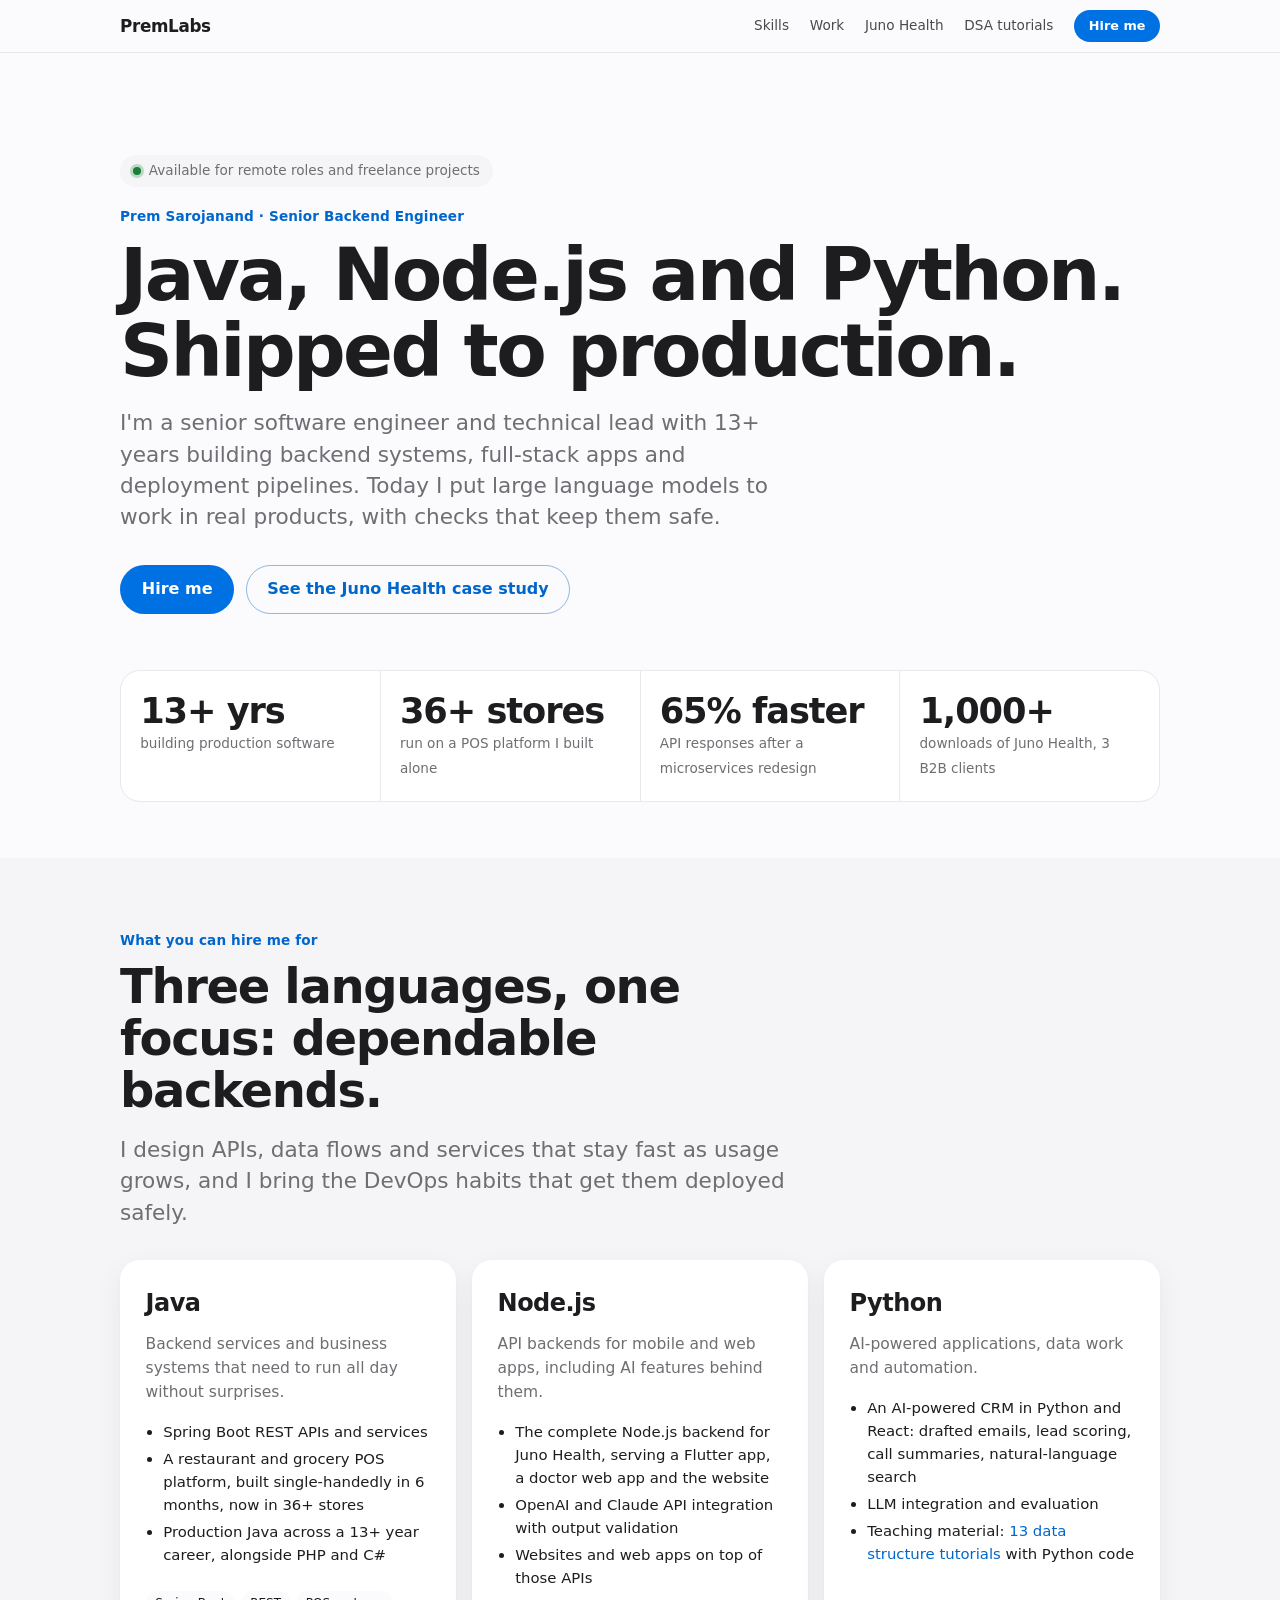
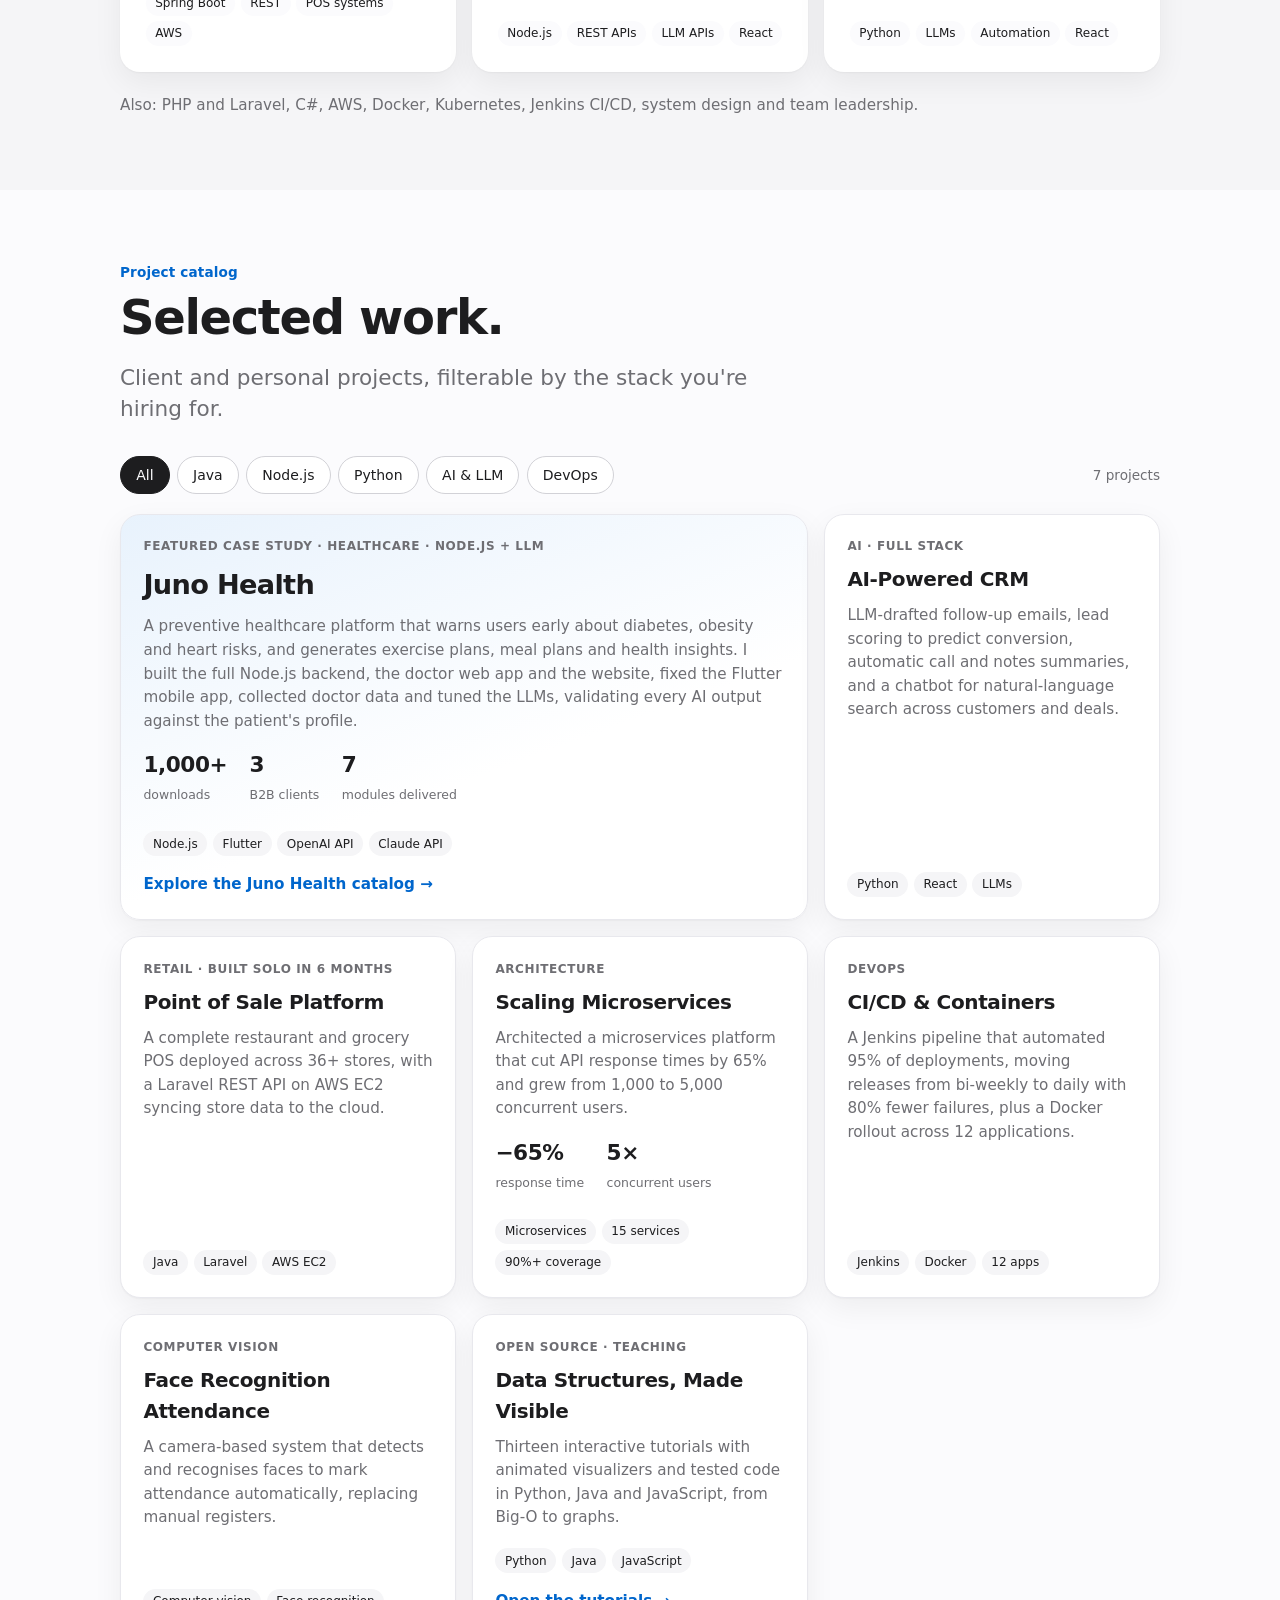
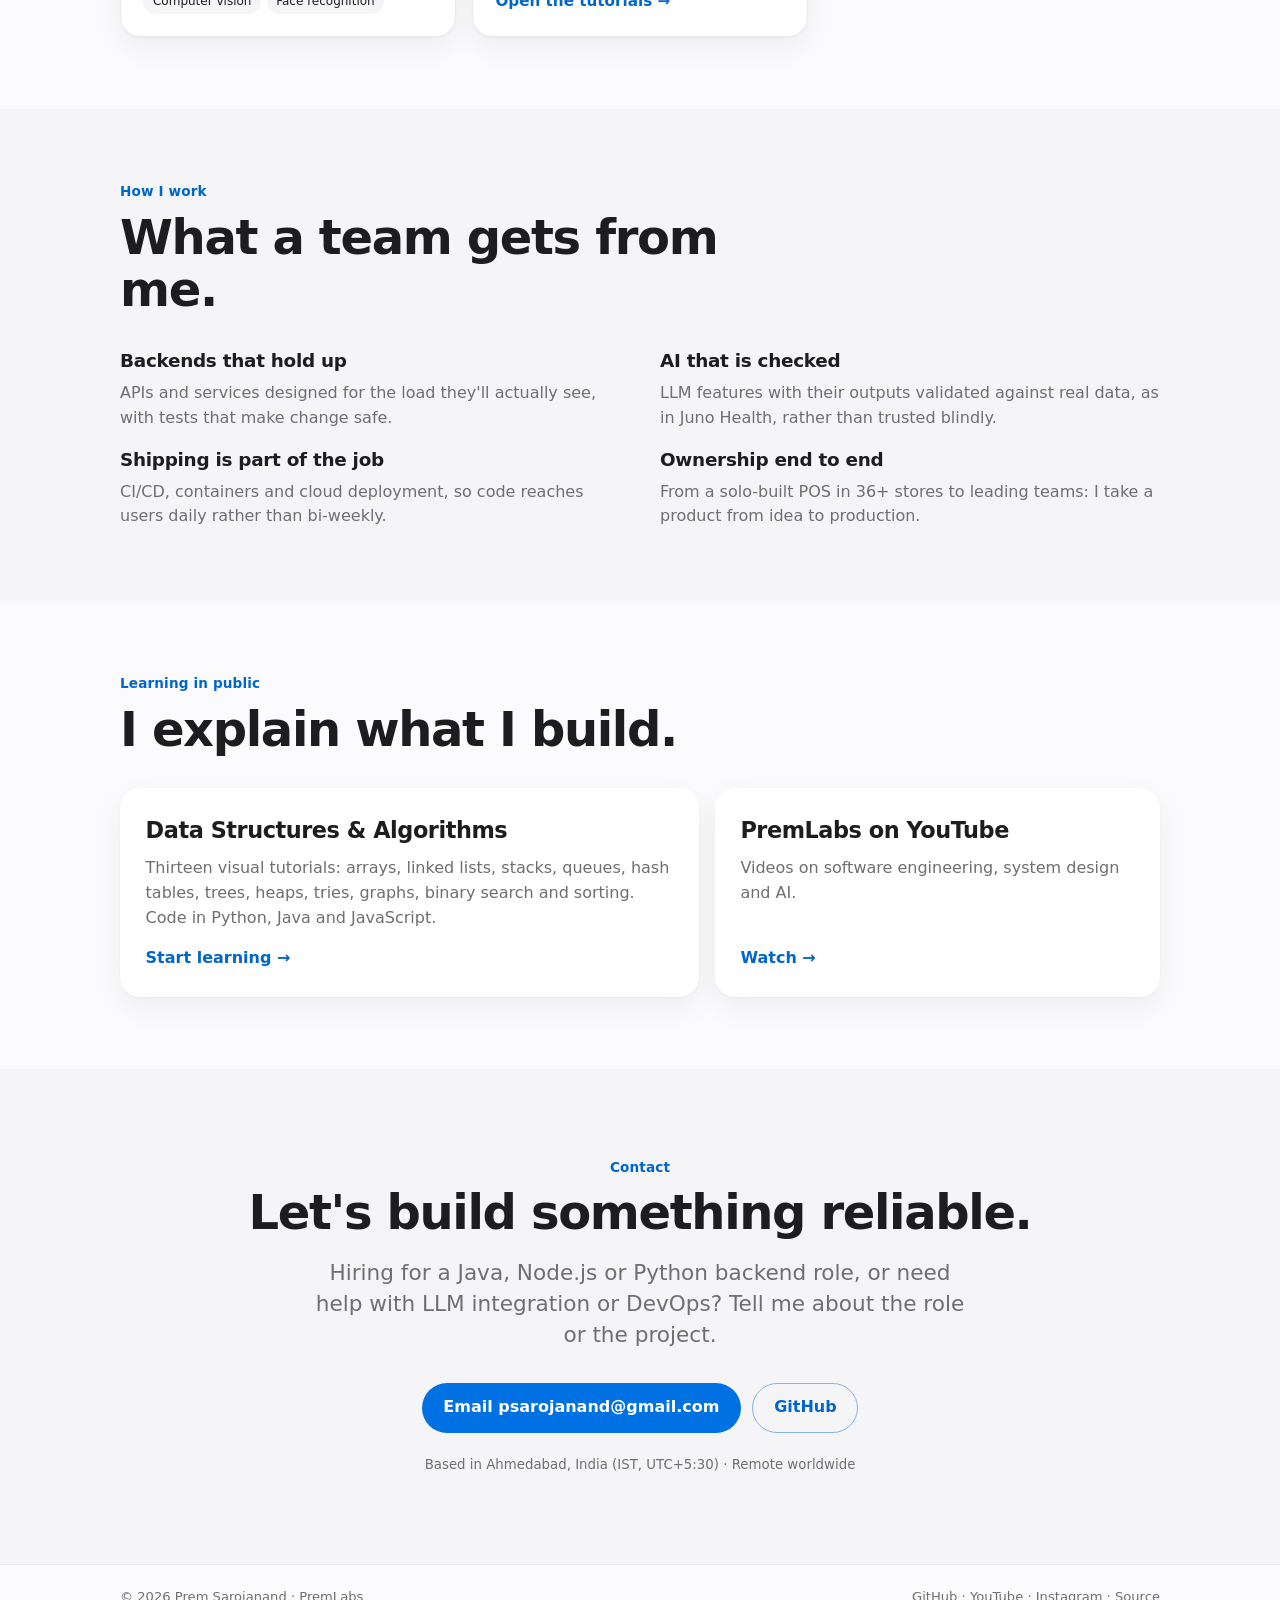
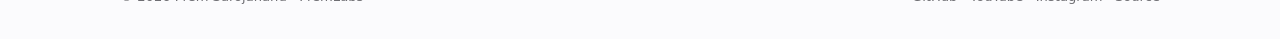
==== commit db6a1ea3: "Redesign portfolio for Java, Node.js and Python roles - New home page: hiring-focused hero, proof me" ====
--- a/index.html
+++ b/index.html
@@ -3,174 +3,260 @@
 <head>
   <meta charset="utf-8">
   <meta name="viewport" content="width=device-width, initial-scale=1">
-  <meta name="theme-color" content="#0b1020">
-  <meta name="description" content="PremLabs — Prem Sarojanand, Senior Software Engineer and AI/LLM full-stack engineer (Java, Python, React). Projects in AI-powered CRM, face recognition, LLM integration, DevOps, and system design.">
-  <title>PremLabs — Build. Learn. Share.</title>
-  <link rel="preconnect" href="https://fonts.googleapis.com">
-  <link rel="preconnect" href="https://fonts.gstatic.com" crossorigin>
-  <link href="https://fonts.googleapis.com/css2?family=DM+Mono:wght@400;500&family=Manrope:wght@400;500;600;700;800&display=swap" rel="stylesheet">
-  <style>
-    :root{color-scheme:dark;--bg:#0b1020;--panel:#111a2e;--line:#24314a;--text:#f2f5fb;--muted:#a8b4c9;--accent:#8cf0c5;--accent2:#8ba9ff}
-    *{box-sizing:border-box}html{scroll-behavior:smooth}body{margin:0;background:radial-gradient(ellipse at 78% 0%,#1c3150 0,transparent 35%),var(--bg);color:var(--text);font-family:Manrope,system-ui,sans-serif;line-height:1.6}
-    a{color:inherit;text-decoration:none}.wrap{width:min(1120px,calc(100% - 40px));margin:auto}
-    header{padding:24px 0;border-bottom:1px solid #ffffff12}.nav{display:flex;align-items:center;justify-content:space-between;gap:20px}.brand{display:flex;align-items:center;gap:11px;font-weight:800;letter-spacing:-.04em;font-size:1.15rem}.mark{display:grid;place-items:center;width:38px;height:38px;border-radius:12px;background:var(--accent);color:#09111d;font-family:"DM Mono",monospace;font-weight:500}.navlinks{display:flex;gap:24px;color:var(--muted);font-size:.9rem}.navlinks a:hover,.textlink:hover{color:var(--accent)}
-    .hero{padding:92px 0 76px;display:grid;grid-template-columns:1.35fr .65fr;align-items:center;gap:60px}.eyebrow{font-family:"DM Mono",monospace;color:var(--accent);font-size:.78rem;letter-spacing:.12em;text-transform:uppercase}.hero h1{font-size:clamp(3rem,7vw,5.8rem);line-height:.99;letter-spacing:-.075em;margin:20px 0 24px;max-width:780px}.hero h1 span{color:var(--accent)}.hero p{font-size:1.08rem;color:var(--muted);max-width:640px;margin:0 0 28px}.actions{display:flex;flex-wrap:wrap;gap:12px}.btn{display:inline-flex;align-items:center;justify-content:center;gap:9px;padding:12px 17px;border-radius:12px;font-weight:700;font-size:.92rem;border:1px solid var(--line);transition:transform .2s,border-color .2s}.btn:hover{transform:translateY(-2px);border-color:var(--accent)}.btn.primary{background:var(--accent);border-color:var(--accent);color:#07131b}.terminal{border:1px solid var(--line);background:#0a0f1cdd;border-radius:18px;padding:22px;box-shadow:0 24px 80px #0005;transform:rotate(1.5deg)}.terminal-top{display:flex;gap:7px;margin-bottom:20px}.dot{width:8px;height:8px;border-radius:50%;background:#42516a}.terminal pre{white-space:pre-wrap;overflow-wrap:anywhere;font: .82rem/1.9 "DM Mono",monospace;color:#bdc9dc;margin:0}.green{color:var(--accent)}.blue{color:var(--accent2)}
-    section{padding:54px 0}.section-head{display:flex;justify-content:space-between;align-items:end;gap:20px;margin-bottom:25px}.section-head h2{font-size:clamp(1.8rem,4vw,2.6rem);letter-spacing:-.06em;line-height:1.1;margin:8px 0 0}.section-head p{color:var(--muted);max-width:430px;margin:0;font-size:.94rem}.grid{display:grid;grid-template-columns:repeat(3,1fr);gap:16px}.card{display:flex;flex-direction:column;min-height:242px;padding:23px;border-radius:17px;border:1px solid var(--line);background:linear-gradient(145deg,#141f35,#0f1728);transition:transform .2s,border-color .2s}.card:hover{transform:translateY(-4px);border-color:#648b9a}.card-top{display:flex;align-items:center;justify-content:space-between;margin-bottom:23px}.iconbox{width:43px;height:43px;display:grid;place-items:center;border:1px solid #ffffff18;background:#ffffff08;border-radius:13px;font-size:1.25rem}.tag{font: .68rem "DM Mono",monospace;color:var(--accent);border:1px solid #8cf0c544;border-radius:99px;padding:5px 8px}.card h3{margin:0 0 8px;font-size:1.15rem;letter-spacing:-.03em}.card p{margin:0 0 20px;color:var(--muted);font-size:.9rem}.card .textlink{margin-top:auto;color:var(--accent);font-weight:700;font-size:.88rem}.about{display:grid;grid-template-columns:.75fr 1.25fr;gap:55px;border-top:1px solid var(--line);border-bottom:1px solid var(--line);padding:58px 0}.about h2{font-size:2rem;line-height:1.15;letter-spacing:-.055em;margin:10px 0}.about p{color:var(--muted);margin:0 0 15px}.chips{display:flex;flex-wrap:wrap;gap:8px;margin-top:20px}.chip{font-size:.78rem;color:#d4deee;border:1px solid var(--line);padding:6px 10px;border-radius:99px}.cta{margin:52px 0 70px;padding:32px;border:1px solid #8cf0c544;border-radius:20px;background:linear-gradient(120deg,#142b35,#121a2c 75%);display:flex;justify-content:space-between;align-items:center;gap:25px}.cta h2{font-size:1.8rem;letter-spacing:-.05em;margin:0 0 5px}.cta p{color:var(--muted);margin:0}.cta .btn{white-space:nowrap}footer{border-top:1px solid var(--line);padding:22px 0 30px;color:var(--muted);font-size:.82rem}.foot{display:flex;justify-content:space-between;gap:18px;flex-wrap:wrap}footer a{color:var(--text)}
-    @media(max-width:800px){.hero{grid-template-columns:1fr;gap:38px;padding:65px 0 45px}.terminal{max-width:520px;transform:none}.grid{grid-template-columns:repeat(2,1fr)}.about{grid-template-columns:1fr;gap:20px}.section-head{align-items:start;flex-direction:column}.cta{align-items:flex-start;flex-direction:column}}
-    @media(max-width:540px){.wrap{width:min(100% - 28px,1120px)}.navlinks{gap:13px;font-size:.78rem}.navlinks a:nth-child(2){display:none}.grid{grid-template-columns:1fr}.hero h1{font-size:3.25rem}.card{min-height:210px}.cta{padding:24px}}
-    @media(prefers-reduced-motion:reduce){html{scroll-behavior:auto}*,*::before,*::after{transition:none!important}}
-  </style>
+  <title>Prem Sarojanand — Senior Java, Node.js &amp; Python Backend Engineer | PremLabs</title>
+  <meta name="description" content="Senior backend engineer with 13+ years in Java, Node.js and Python, building LLM-powered products. Available for remote roles and freelance work.">
+  <meta name="author" content="Prem Sarojanand">
+  <meta name="robots" content="index, follow, max-image-preview:large">
+  <link rel="canonical" href="https://premlabs.github.io/">
+  <meta name="theme-color" content="#fbfbfd" media="(prefers-color-scheme: light)">
+  <meta name="theme-color" content="#000000" media="(prefers-color-scheme: dark)">
+  <meta property="og:type" content="profile">
+  <meta property="og:site_name" content="PremLabs">
+  <meta property="og:title" content="Prem Sarojanand — Senior Java, Node.js &amp; Python Engineer">
+  <meta property="og:description" content="13+ years building production backends in Java, Node.js and Python, now shipping LLM-powered products. Open to remote and freelance work.">
+  <meta property="og:url" content="https://premlabs.github.io/">
+  <meta property="og:image" content="https://premlabs.github.io/assets/og.png">
+  <meta property="og:image:width" content="1200">
+  <meta property="og:image:height" content="630">
+  <meta property="profile:first_name" content="Prem">
+  <meta property="profile:last_name" content="Sarojanand">
+  <meta name="twitter:card" content="summary_large_image">
+  <meta name="twitter:title" content="Prem Sarojanand — Senior Java, Node.js &amp; Python Engineer">
+  <meta name="twitter:description" content="13+ years building production backends, now shipping LLM-powered products. Open to remote and freelance work.">
+  <meta name="twitter:image" content="https://premlabs.github.io/assets/og.png">
+  <link rel="icon" href="/assets/icon.svg" type="image/svg+xml">
+  <link rel="stylesheet" href="/assets/site.css?v=2">
+  <script type="application/ld+json">
+  {"@context":"https://schema.org","@graph":[
+    {"@type":"ProfilePage","@id":"https://premlabs.github.io/#page","url":"https://premlabs.github.io/","name":"Prem Sarojanand — Senior Java, Node.js & Python Backend Engineer","inLanguage":"en","dateModified":"2026-11-16","mainEntity":{"@id":"https://premlabs.github.io/#person"}},
+    {"@type":"Person","@id":"https://premlabs.github.io/#person","name":"Prem Sarojanand","url":"https://premlabs.github.io/","image":"https://premlabs.github.io/assets/og.png","email":"mailto:psarojanand@gmail.com","jobTitle":"Senior Software Engineer","description":"Senior backend engineer with 13+ years in Java, Node.js and Python, building LLM-powered products, full-stack web apps and DevOps pipelines.","address":{"@type":"PostalAddress","addressLocality":"Ahmedabad","addressRegion":"Gujarat","addressCountry":"IN"},"knowsAbout":["Java","Spring Boot","Node.js","Python","React","PHP","Laravel","C#","REST APIs","Microservices","Large Language Models","LLM integration","AWS","Docker","Kubernetes","Jenkins","CI/CD","System design","Data structures and algorithms"],"knowsLanguage":"en","sameAs":["https://github.com/PremLabs","https://www.youtube.com/@PremLabs-s05w","https://www.instagram.com/tech.coders/"]},
+    {"@type":"WebSite","@id":"https://premlabs.github.io/#site","url":"https://premlabs.github.io/","name":"PremLabs","publisher":{"@id":"https://premlabs.github.io/#person"}},
+    {"@type":"ItemList","name":"Selected projects","itemListElement":[
+      {"@type":"ListItem","position":1,"name":"Juno Health — AI preventive healthcare platform","url":"https://premlabs.github.io/projects/juno-health/"},
+      {"@type":"ListItem","position":2,"name":"AI-Powered CRM","url":"https://premlabs.github.io/#work"},
+      {"@type":"ListItem","position":3,"name":"Point of Sale Platform","url":"https://premlabs.github.io/#work"},
+      {"@type":"ListItem","position":4,"name":"Data Structures & Algorithms tutorials","url":"https://premlabs.github.io/datastructure/"}]}
+  ]}
+  </script>
   <!-- Google tag (gtag.js) -->
   <script async src="https://www.googletagmanager.com/gtag/js?id=G-MZDBK7RPZJ"></script>
-  <script>
-    window.dataLayer = window.dataLayer || [];
-    function gtag(){dataLayer.push(arguments);}
-    gtag('js', new Date());
-    gtag('config', 'G-MZDBK7RPZJ');
-  </script>
+  <script>window.dataLayer=window.dataLayer||[];function gtag(){dataLayer.push(arguments);}gtag('js',new Date());gtag('config','G-MZDBK7RPZJ');</script>
 </head>
 <body>
-  <header>
-    <div class="wrap nav">
-      <a class="brand" href="#top" aria-label="PremLabs home"><span class="mark">PL</span><span>PremLabs</span></a>
-      <nav class="navlinks" aria-label="Main navigation"><a href="#work">Work</a><a href="#projects">Projects</a><a href="#about">About</a><a href="https://www.instagram.com/tech.coders/" target="_blank" rel="noreferrer">Instagram ↗</a><a href="https://www.youtube.com/@PremLabs-s05w" target="_blank" rel="noreferrer">YouTube ↗</a><a href="https://github.com/PremLabs" target="_blank" rel="noreferrer">GitHub ↗</a></nav>
-    </div>
-  </header>
-  <main id="top">
-    <div class="wrap hero">
-      <div>
-        <div class="eyebrow">Senior Software Engineer · AI/LLM · Full Stack</div>
-        <h1>Build things.<br><span>Understand</span> deeply.</h1>
-        <p>I'm Prem Sarojanand — 13+ years building production systems in Java, Python, PHP, C# and React, now shipping LLM-powered products. PremLabs is where I share real projects, interactive learning tools, and notes on software engineering, system design, DevOps, and AI.</p>
-        <div class="actions">
-          <a class="btn primary" href="#work">See featured work <span aria-hidden="true">↓</span></a>
-          <a class="btn" href="mailto:psarojanand@gmail.com">Hire me ✉</a>
-          <a class="btn" href="https://github.com/PremLabs" target="_blank" rel="noreferrer">Browse GitHub ↗</a>
-        </div>
-      </div>
-      <div class="terminal" aria-label="Code terminal illustration">
-        <div class="terminal-top"><span class="dot"></span><span class="dot"></span><span class="dot"></span></div>
-        <pre><span class="blue">const</span> lab = {
-  role:  <span class="green">"Sr. Software Engineer"</span>,
-  stack: [<span class="green">"Java"</span>, <span class="green">"Python"</span>, <span class="green">"React"</span>],
-  ai:    <span class="green">"LLM apps in production"</span>,
-  years: <span class="green">13</span>
-};
-
-<span class="blue">while</span> (curious) {
-  experiment();
-  improve();
-  repeat();
-}</pre>
-      </div>
-    </div>
-    <section id="work">
-      <div class="wrap">
-        <div class="section-head">
-          <div><div class="eyebrow">Featured work</div><h2>AI & production systems</h2></div>
-          <p>Selected projects from client and personal work — from LLM-powered products to systems running across dozens of stores.</p>
-        </div>
-        <div class="grid">
-          <article class="card">
-            <div class="card-top"><div class="iconbox" aria-hidden="true">✳</div><span class="tag">AI · PYTHON + REACT</span></div>
-            <h3>AI-Powered CRM</h3>
-            <p>Full-stack CRM with LLM-drafted follow-up emails, lead scoring to predict conversion, automatic call and notes summaries, and a chatbot for natural-language search across customers and deals.</p>
-          </article>
-          <article class="card">
-            <div class="card-top"><div class="iconbox" aria-hidden="true">◉</div><span class="tag">COMPUTER VISION</span></div>
-            <h3>Face Recognition Attendance</h3>
-            <p>Camera-based system that detects and recognizes faces to mark attendance automatically, replacing manual registers.</p>
-          </article>
-          <article class="card">
-            <div class="card-top"><div class="iconbox" aria-hidden="true">♥</div><span class="tag">HEALTHCARE ALERTS · LLM</span></div>
-            <h3>Juno Health — Healthcare Alerts</h3>
-            <p>Preventive care platform that alerts users early to diabetes, obesity and heart risks. I built the full Node.js backend, doctor web app and website, fixed the Flutter app, and tuned the LLMs, validating every AI output against the patient's profile.</p>
-            <div class="chips" style="margin-top:auto"><span class="chip">1,000+ downloads</span><span class="chip">3 B2B clients</span></div>
-          </article>
-          <article class="card">
-            <div class="card-top"><div class="iconbox" aria-hidden="true">▤</div><span class="tag">JAVA · LARAVEL · AWS</span></div>
-            <h3>Point of Sale Platform</h3>
-            <p>Complete restaurant and grocery POS built single-handedly in 6 months and deployed across 36+ stores, with a Laravel REST API on AWS EC2 syncing store data to the cloud.</p>
-          </article>
-          <article class="card">
-            <div class="card-top"><div class="iconbox" aria-hidden="true">⌁</div><span class="tag">MICROSERVICES</span></div>
-            <h3>Scaling Microservices</h3>
-            <p>Architected a microservices platform that cut API response times by 65% and scaled from 1,000 to 5,000 concurrent users, with 15 services at 90%+ test coverage.</p>
-          </article>
-          <article class="card">
-            <div class="card-top"><div class="iconbox" aria-hidden="true">⚙</div><span class="tag">DEVOPS</span></div>
-            <h3>CI/CD & Containers</h3>
-            <p>Jenkins pipeline automating 95% of deployments (bi-weekly to daily, 80% fewer failures) and Docker rollout across 12 applications.</p>
-          </article>
-        </div>
-      </div>
-    </section>
-    <section id="projects">
-      <div class="wrap">
-        <div class="section-head">
-          <div><div class="eyebrow">Explore the lab</div><h2>Projects & learning paths</h2></div>
-          <p>Small, practical steps toward stronger engineering fundamentals. More learning tracks will be added as they take shape.</p>
-        </div>
-        <div class="grid">
-          <article class="card">
-            <div class="card-top"><div class="iconbox" aria-hidden="true">⌘</div><span class="tag">LIVE PROJECT</span></div>
-            <h3>Data Structures & Algorithms</h3>
-            <p>Learn sorting algorithms through interactive visualizations, step controls, counters, and Python examples.</p>
-            <a class="textlink" href="https://premlabs.github.io/datastructure/" target="_blank" rel="noreferrer">Open DSA Playground ↗</a>
-          </article>
-          <article class="card">
-            <div class="card-top"><div class="iconbox" aria-hidden="true">↗</div><span class="tag">PORTFOLIO</span></div>
-            <h3>Prem Sarojanand</h3>
-            <p>Professional background, selected engineering work, technical skills, and current learning goals.</p>
-            <a class="textlink" href="https://premlabs.github.io/.premsarojanand/" target="_blank" rel="noreferrer">View portfolio ↗</a>
-          </article>
-          <article class="card">
-            <div class="card-top"><div class="iconbox" aria-hidden="true">⌘</div><span class="tag">COMING NEXT</span></div>
-            <h3>System Design</h3>
-            <p>Architecture concepts, trade-offs, scalability patterns, and practical design exercises.</p>
-            <a class="textlink" href="https://github.com/orgs/PremLabs/repositories" target="_blank" rel="noreferrer">Explore organization repos ↗</a>
-          </article>
-          <article class="card">
-            <div class="card-top"><div class="iconbox" aria-hidden="true">⚙</div><span class="tag">COMING NEXT</span></div>
-            <h3>DevOps & Cloud</h3>
-            <p>Deployment workflows, CI/CD, containers, cloud infrastructure, and repeatable operations.</p>
-            <a class="textlink" href="https://github.com/orgs/PremLabs/repositories" target="_blank" rel="noreferrer">Explore organization repos ↗</a>
-          </article>
-          <article class="card">
-            <div class="card-top"><div class="iconbox" aria-hidden="true">⌁</div><span class="tag">COMING NEXT</span></div>
-            <h3>Backend Engineering</h3>
-            <p>API design, databases, reliability, application architecture, and production lessons.</p>
-            <a class="textlink" href="https://github.com/orgs/PremLabs/repositories" target="_blank" rel="noreferrer">Explore organization repos ↗</a>
-          </article>
-          <article class="card">
-            <div class="card-top"><div class="iconbox" aria-hidden="true">✳</div><span class="tag">IN PROGRESS</span></div>
-            <h3>AI & Applied Learning</h3>
-            <p>LLM apps, RAG, and machine learning experiments — building on the AI CRM and Juno Health healthcare alerts work.</p>
-            <a class="textlink" href="https://github.com/orgs/PremLabs/repositories" target="_blank" rel="noreferrer">Explore organization repos ↗</a>
-          </article>
-        </div>
-      </div>
-    </section>
-    <section id="about">
-      <div class="wrap about">
-        <div><div class="eyebrow">The person behind the lab</div><h2>Experience in practice.<br>Curiosity by design.</h2></div>
-        <div>
-          <p>I'm Prem Sarojanand, a Senior Software Engineer and Technical Lead based in Ahmedabad, India, with 13+ years across backend systems, full-stack apps, DevOps, and project leadership. I've led teams, architected microservices, and today I build products that put Large Language Models to practical use.</p>
-          <p><strong>Open to remote and freelance work</strong> — Java, Python, full-stack (React), LLM integration and evaluation, and DevOps.</p>
-          <p>PremLabs brings my projects and learning resources together in one place. The goal is to share useful, hands-on material that helps developers move from reading concepts to understanding how they work in practice.</p>
-          <div class="chips"><span class="chip">Java / Spring Boot</span><span class="chip">Python</span><span class="chip">React</span><span class="chip">LLM Integration</span><span class="chip">PHP / Laravel</span><span class="chip">AWS · Docker · Kubernetes</span><span class="chip">Backend Engineering</span><span class="chip">System Design</span><span class="chip">DevOps & Cloud</span><span class="chip">DSA</span><span class="chip">AI Experiments</span><span class="chip">Learning in Public</span></div>
-          <div class="actions" style="margin-top:24px"><a class="btn" href="https://github.com/PremLabs" target="_blank" rel="noreferrer">PremLabs on GitHub ↗</a><a class="btn" href="https://www.instagram.com/tech.coders/" target="_blank" rel="noreferrer">Instagram ↗</a><a class="btn" href="https://www.youtube.com/@PremLabs-s05w" target="_blank" rel="noreferrer">YouTube ↗</a></div>
-        </div>
-      </div>
-    </section>
-    <div class="wrap">
-      <div class="cta">
-        <div><h2>Have a project in mind?</h2><p>Available for remote and freelance engineering work — AI/LLM apps, full-stack, and DevOps.</p></div>
-        <a class="btn primary" href="mailto:psarojanand@gmail.com">Get in touch ✉</a>
-      </div>
-    </div>
-  </main>
-  <footer><div class="wrap foot"><span>© <span id="year">2026</span> PremLabs · Built to learn and share.</span><span><a href="https://github.com/PremLabs">GitHub</a> · <a href="https://www.instagram.com/tech.coders/" target="_blank" rel="noreferrer">Instagram</a> · <a href="https://www.youtube.com/@PremLabs-s05w" target="_blank" rel="noreferrer">YouTube</a> · <a href="https://github.com/PremLabs/PremLabs.github.io">Source code</a></span></div></footer>
-  <script>document.getElementById('year').textContent = new Date().getFullYear();</script>
+<a class="skip" href="#main">Skip to content</a>
+<header class="nav"><div class="wrap">
+  <a class="brand" href="/">PremLabs</a>
+  <nav class="links" aria-label="Main">
+    <a href="#hire">Skills</a>
+    <a href="#work">Work</a>
+    <a class="opt" href="/projects/juno-health/">Juno Health</a>
+    <a class="opt" href="/datastructure/">DSA tutorials</a>
+    <a class="pill" href="#contact">Hire me</a>
+  </nav>
+</div></header>
+
+<main id="main">
+  <div class="wrap hero">
+    <p class="avail"><i aria-hidden="true"></i>Available for remote roles and freelance projects</p>
+    <p class="eyebrow">Prem Sarojanand · Senior Backend Engineer</p>
+    <h1 class="display">Java, Node.js and Python.<br>Shipped to production.</h1>
+    <p class="lede">I'm a senior software engineer and technical lead with 13+ years building backend systems, full-stack apps and deployment pipelines. Today I put large language models to work in real products, with checks that keep them safe.</p>
+    <div class="actions">
+      <a class="btn primary" href="#contact">Hire me</a>
+      <a class="btn ghost" href="/projects/juno-health/">See the Juno Health case study</a>
+    </div>
+    <div class="proof" role="list" aria-label="Highlights">
+      <div role="listitem"><b>13+ yrs</b><span>building production software</span></div>
+      <div role="listitem"><b>36+ stores</b><span>run on a POS platform I built alone</span></div>
+      <div role="listitem"><b>65% faster</b><span>API responses after a microservices redesign</span></div>
+      <div role="listitem"><b>1,000+</b><span>downloads of Juno Health, 3 B2B clients</span></div>
+    </div>
+  </div>
+
+  <section id="hire" class="band" aria-labelledby="hire-title">
+    <div class="wrap">
+      <div class="head">
+        <p class="eyebrow">What you can hire me for</p>
+        <h2 id="hire-title" class="title">Three languages, one focus: dependable backends.</h2>
+        <p class="lede">I design APIs, data flows and services that stay fast as usage grows, and I bring the DevOps habits that get them deployed safely.</p>
+      </div>
+      <div class="langs">
+        <article class="lang">
+          <h3>Java</h3>
+          <p>Backend services and business systems that need to run all day without surprises.</p>
+          <ul>
+            <li>Spring Boot REST APIs and services</li>
+            <li>A restaurant and grocery POS platform, built single-handedly in 6 months, now in 36+ stores</li>
+            <li>Production Java across a 13+ year career, alongside PHP and C#</li>
+          </ul>
+          <div class="chips"><span class="chip">Spring Boot</span><span class="chip">REST</span><span class="chip">POS systems</span><span class="chip">AWS</span></div>
+        </article>
+        <article class="lang">
+          <h3>Node.js</h3>
+          <p>API backends for mobile and web apps, including AI features behind them.</p>
+          <ul>
+            <li>The complete Node.js backend for Juno Health, serving a Flutter app, a doctor web app and the website</li>
+            <li>OpenAI and Claude API integration with output validation</li>
+            <li>Websites and web apps on top of those APIs</li>
+          </ul>
+          <div class="chips"><span class="chip">Node.js</span><span class="chip">REST APIs</span><span class="chip">LLM APIs</span><span class="chip">React</span></div>
+        </article>
+        <article class="lang">
+          <h3>Python</h3>
+          <p>AI-powered applications, data work and automation.</p>
+          <ul>
+            <li>An AI-powered CRM in Python and React: drafted emails, lead scoring, call summaries, natural-language search</li>
+            <li>LLM integration and evaluation</li>
+            <li>Teaching material: <a href="/datastructure/">13 data structure tutorials</a> with Python code</li>
+          </ul>
+          <div class="chips"><span class="chip">Python</span><span class="chip">LLMs</span><span class="chip">Automation</span><span class="chip">React</span></div>
+        </article>
+      </div>
+      <p class="muted" style="margin:1.4rem 0 0;font-size:.95rem">Also: PHP and Laravel, C#, AWS, Docker, Kubernetes, Jenkins CI/CD, system design and team leadership.</p>
+    </div>
+  </section>
+
+  <section id="work" aria-labelledby="work-title">
+    <div class="wrap">
+      <div class="head">
+        <p class="eyebrow">Project catalog</p>
+        <h2 id="work-title" class="title">Selected work.</h2>
+        <p class="lede">Client and personal projects, filterable by the stack you're hiring for.</p>
+      </div>
+      <div class="filters" role="group" aria-label="Filter projects">
+        <button type="button" data-f="all" aria-pressed="true">All</button>
+        <button type="button" data-f="java" aria-pressed="false">Java</button>
+        <button type="button" data-f="node" aria-pressed="false">Node.js</button>
+        <button type="button" data-f="python" aria-pressed="false">Python</button>
+        <button type="button" data-f="ai" aria-pressed="false">AI &amp; LLM</button>
+        <button type="button" data-f="devops" aria-pressed="false">DevOps</button>
+        <span class="count" id="count" aria-live="polite">7 projects</span>
+      </div>
+      <ul class="catalog" id="catalog">
+        <li class="item featured" data-tags="node ai" style="view-transition-name:p-juno">
+          <span class="kind">Featured case study · Healthcare · Node.js + LLM</span>
+          <h3>Juno Health</h3>
+          <p>A preventive healthcare platform that warns users early about diabetes, obesity and heart risks, and generates exercise plans, meal plans and health insights. I built the full Node.js backend, the doctor web app and the website, fixed the Flutter mobile app, collected doctor data and tuned the LLMs, validating every AI output against the patient's profile.</p>
+          <div class="metrics"><div><b>1,000+</b><span>downloads</span></div><div><b>3</b><span>B2B clients</span></div><div><b>7</b><span>modules delivered</span></div></div>
+          <div class="chips"><span class="chip">Node.js</span><span class="chip">Flutter</span><span class="chip">OpenAI API</span><span class="chip">Claude API</span></div>
+          <a class="more" href="/projects/juno-health/">Explore the Juno Health catalog →</a>
+        </li>
+        <li class="item" data-tags="python ai" style="view-transition-name:p-crm">
+          <span class="kind">AI · Full stack</span>
+          <h3>AI-Powered CRM</h3>
+          <p>LLM-drafted follow-up emails, lead scoring to predict conversion, automatic call and notes summaries, and a chatbot for natural-language search across customers and deals.</p>
+          <div class="chips"><span class="chip">Python</span><span class="chip">React</span><span class="chip">LLMs</span></div>
+        </li>
+        <li class="item" data-tags="java aws" style="view-transition-name:p-pos">
+          <span class="kind">Retail · Built solo in 6 months</span>
+          <h3>Point of Sale Platform</h3>
+          <p>A complete restaurant and grocery POS deployed across 36+ stores, with a Laravel REST API on AWS EC2 syncing store data to the cloud.</p>
+          <div class="chips"><span class="chip">Java</span><span class="chip">Laravel</span><span class="chip">AWS EC2</span></div>
+        </li>
+        <li class="item" data-tags="backend" style="view-transition-name:p-ms">
+          <span class="kind">Architecture</span>
+          <h3>Scaling Microservices</h3>
+          <p>Architected a microservices platform that cut API response times by 65% and grew from 1,000 to 5,000 concurrent users.</p>
+          <div class="metrics"><div><b>−65%</b><span>response time</span></div><div><b>5×</b><span>concurrent users</span></div></div>
+          <div class="chips"><span class="chip">Microservices</span><span class="chip">15 services</span><span class="chip">90%+ coverage</span></div>
+        </li>
+        <li class="item" data-tags="devops" style="view-transition-name:p-ci">
+          <span class="kind">DevOps</span>
+          <h3>CI/CD &amp; Containers</h3>
+          <p>A Jenkins pipeline that automated 95% of deployments, moving releases from bi-weekly to daily with 80% fewer failures, plus a Docker rollout across 12 applications.</p>
+          <div class="chips"><span class="chip">Jenkins</span><span class="chip">Docker</span><span class="chip">12 apps</span></div>
+        </li>
+        <li class="item" data-tags="ai" style="view-transition-name:p-face">
+          <span class="kind">Computer vision</span>
+          <h3>Face Recognition Attendance</h3>
+          <p>A camera-based system that detects and recognises faces to mark attendance automatically, replacing manual registers.</p>
+          <div class="chips"><span class="chip">Computer vision</span><span class="chip">Face recognition</span></div>
+        </li>
+        <li class="item" data-tags="java python node" style="view-transition-name:p-dsa">
+          <span class="kind">Open source · Teaching</span>
+          <h3>Data Structures, Made Visible</h3>
+          <p>Thirteen interactive tutorials with animated visualizers and tested code in Python, Java and JavaScript, from Big-O to graphs.</p>
+          <div class="chips"><span class="chip">Python</span><span class="chip">Java</span><span class="chip">JavaScript</span></div>
+          <a class="more" href="/datastructure/">Open the tutorials →</a>
+        </li>
+      </ul>
+      <p class="empty" id="empty" hidden>No projects with that tag yet.</p>
+    </div>
+  </section>
+
+  <section class="band" aria-labelledby="how-title">
+    <div class="wrap">
+      <div class="head">
+        <p class="eyebrow">How I work</p>
+        <h2 id="how-title" class="title">What a team gets from me.</h2>
+      </div>
+      <div class="cols">
+        <div><h3>Backends that hold up</h3><p>APIs and services designed for the load they'll actually see, with tests that make change safe.</p></div>
+        <div><h3>AI that is checked</h3><p>LLM features with their outputs validated against real data, as in Juno Health, rather than trusted blindly.</p></div>
+        <div><h3>Shipping is part of the job</h3><p>CI/CD, containers and cloud deployment, so code reaches users daily rather than bi-weekly.</p></div>
+        <div><h3>Ownership end to end</h3><p>From a solo-built POS in 36+ stores to leading teams: I take a product from idea to production.</p></div>
+      </div>
+    </div>
+  </section>
+
+  <section aria-labelledby="learn-title">
+    <div class="wrap">
+      <div class="head">
+        <p class="eyebrow">Learning in public</p>
+        <h2 id="learn-title" class="title">I explain what I build.</h2>
+      </div>
+      <div class="learn">
+        <a class="tile" href="/datastructure/">
+          <h3>Data Structures &amp; Algorithms</h3>
+          <p>Thirteen visual tutorials: arrays, linked lists, stacks, queues, hash tables, trees, heaps, tries, graphs, binary search and sorting. Code in Python, Java and JavaScript.</p>
+          <span class="more">Start learning →</span>
+        </a>
+        <a class="tile" href="https://www.youtube.com/@PremLabs-s05w" rel="me">
+          <h3>PremLabs on YouTube</h3>
+          <p>Videos on software engineering, system design and AI.</p>
+          <span class="more">Watch →</span>
+        </a>
+      </div>
+    </div>
+  </section>
+
+  <section id="contact" class="band contact" aria-labelledby="contact-title">
+    <p class="eyebrow">Contact</p>
+    <h2 id="contact-title" class="title">Let's build something reliable.</h2>
+    <p class="lede">Hiring for a Java, Node.js or Python backend role, or need help with LLM integration or DevOps? Tell me about the role or the project.</p>
+    <div class="actions">
+      <a class="btn primary" href="mailto:psarojanand@gmail.com?subject=Opportunity%20for%20Prem">Email psarojanand@gmail.com</a>
+      <a class="btn ghost" href="https://github.com/PremLabs" rel="me">GitHub</a>
+    </div>
+    <small>Based in Ahmedabad, India (IST, UTC+5:30) · Remote worldwide</small>
+  </section>
+</main>
+
+<footer><div class="wrap">
+  <span>© <span id="year">2026</span> Prem Sarojanand · PremLabs</span>
+  <span><a href="https://github.com/PremLabs" rel="me">GitHub</a> · <a href="https://www.youtube.com/@PremLabs-s05w" rel="me">YouTube</a> · <a href="https://www.instagram.com/tech.coders/" rel="me">Instagram</a> · <a href="https://github.com/PremLabs/PremLabs.github.io">Source</a></span>
+</div></footer>
+
+<script>
+document.getElementById('year').textContent = new Date().getFullYear();
+(() => {
+  const btns = [...document.querySelectorAll('.filters button')];
+  const items = [...document.querySelectorAll('#catalog .item')];
+  const count = document.getElementById('count'), empty = document.getElementById('empty');
+  const still = matchMedia('(prefers-reduced-motion: reduce)');
+  const apply = f => {
+    let n = 0;
+    items.forEach(it => { const on = f === 'all' || it.dataset.tags.split(' ').includes(f); it.hidden = !on; if (on) n++; });
+    btns.forEach(b => b.setAttribute('aria-pressed', b.dataset.f === f));
+    count.textContent = n + (n === 1 ? ' project' : ' projects');
+    empty.hidden = n > 0;
+  };
+  btns.forEach(b => b.addEventListener('click', () => {
+    const run = () => apply(b.dataset.f);
+    if (document.startViewTransition && !still.matches) document.startViewTransition(run); else run();
+    if (typeof gtag === 'function') gtag('event', 'filter_projects', { filter: b.dataset.f });
+  }));
+})();
+</script>
 </body>
 </html>
--- a/assets/site.css
+++ b/assets/site.css
@@ -0,0 +1,166 @@
+/* PremLabs — personal site. System type, adaptive light/dark, translucent chrome, restrained motion. */
+:root{
+  color-scheme:light dark;
+  --bg:#fbfbfd;--bg2:#f5f5f7;--surface:#fff;--line:#d2d2d7;--line2:#e8e8ed;
+  --text:#1d1d1f;--muted:#6e6e73;--accent:#0066cc;--fill:#0071e3;--on-fill:#fff;
+  --green:#1a7f37;--nav:rgba(251,251,253,.72);
+  --shadow:0 1px 2px rgba(0,0,0,.04),0 10px 30px rgba(0,0,0,.06);
+  --r:20px;--ease:cubic-bezier(.25,.1,.25,1);
+}
+@media (prefers-color-scheme:dark){:root{
+  --bg:#000;--bg2:#161617;--surface:#1c1c1e;--line:#424245;--line2:#2c2c2e;
+  --text:#f5f5f7;--muted:#a1a1a6;--accent:#2997ff;--fill:#0a84ff;--green:#30d158;--nav:rgba(22,22,23,.72);
+  --shadow:0 1px 2px rgba(0,0,0,.5),0 12px 32px rgba(0,0,0,.5);
+}}
+*{box-sizing:border-box}
+html{-webkit-text-size-adjust:100%;scroll-behavior:smooth;scroll-padding-top:4.5rem}
+body{margin:0;background:var(--bg);color:var(--text);font:100%/1.55 system-ui,-apple-system,"SF Pro Text","Segoe UI",Roboto,"Helvetica Neue",sans-serif;-webkit-font-smoothing:antialiased}
+a{color:var(--accent);text-decoration:none}a:hover{text-decoration:underline}
+img,svg{max-width:100%}
+:focus-visible{outline:3px solid color-mix(in srgb,var(--fill) 60%,transparent);outline-offset:2px;border-radius:8px}
+.skip{position:absolute;left:-999px}.skip:focus{left:1rem;top:1rem;z-index:99;background:var(--surface);padding:.5rem 1rem;border-radius:10px}
+.wrap{max-width:1080px;margin:auto;padding:0 1.25rem}
+
+/* Nav: translucent material; content scrolls beneath */
+.nav{position:sticky;top:0;z-index:30;background:var(--nav);-webkit-backdrop-filter:saturate(180%) blur(20px);backdrop-filter:saturate(180%) blur(20px);border-bottom:1px solid color-mix(in srgb,var(--line) 50%,transparent)}
+.nav .wrap{display:flex;align-items:center;gap:1.4rem;height:3.25rem}
+.brand{font-weight:700;letter-spacing:-.02em;color:var(--text);font-size:1.05rem}
+.brand:hover{text-decoration:none}
+.links{display:flex;gap:1.3rem;margin-left:auto;align-items:center;font-size:.85rem}
+.links a{color:var(--text);opacity:.8}.links a:hover{opacity:1;text-decoration:none}
+.links a.pill{opacity:1}
+
+/* Buttons: feedback on press, instantly */
+.btn,.pill{display:inline-flex;align-items:center;gap:.4rem;font:inherit;font-weight:600;border-radius:999px;cursor:pointer;border:1px solid transparent;transition:transform .1s ease-out,background-color .15s;touch-action:manipulation;-webkit-tap-highlight-color:transparent}
+.btn{font-size:1rem;padding:.72rem 1.3rem}
+.pill{font-size:.8rem;padding:.32rem .85rem;background:var(--fill);color:var(--on-fill)!important}
+.btn:active,.pill:active{transform:scale(.96)}
+.btn:hover,.pill:hover{text-decoration:none}
+.btn.primary{background:var(--fill);color:var(--on-fill)}
+.btn.primary:hover{background:color-mix(in srgb,var(--fill) 88%,#000)}
+.btn.ghost{color:var(--accent);border-color:color-mix(in srgb,var(--accent) 45%,transparent)}
+.btn.ghost:hover{background:color-mix(in srgb,var(--fill) 8%,transparent)}
+
+/* Type */
+.eyebrow{font-size:.85rem;font-weight:600;color:var(--accent);margin:0 0 .6rem;letter-spacing:.01em}
+h1,h2,h3{margin:0;font-weight:700}
+.display{font-size:clamp(2.6rem,7vw,4.6rem);line-height:1.04;letter-spacing:-.035em}
+.title{font-size:clamp(2rem,4.6vw,3rem);line-height:1.08;letter-spacing:-.028em}
+.lede{font-size:clamp(1.1rem,2.1vw,1.35rem);line-height:1.45;color:var(--muted);margin:1.1rem 0 0;max-width:42rem}
+.muted{color:var(--muted)}
+
+/* Hero */
+.hero{padding-top:5.5rem;padding-bottom:3.5rem}
+.hero .actions{display:flex;flex-wrap:wrap;gap:.7rem;margin-top:2rem}
+.avail{display:inline-flex;align-items:center;gap:.5rem;font-size:.85rem;color:var(--muted);margin-bottom:1.2rem;background:var(--bg2);padding:.35rem .8rem;border-radius:999px}
+.avail i{width:.5rem;height:.5rem;border-radius:50%;background:var(--green);box-shadow:0 0 0 3px color-mix(in srgb,var(--green) 25%,transparent)}
+.proof{display:grid;grid-template-columns:repeat(4,1fr);gap:1px;background:var(--line2);border:1px solid var(--line2);border-radius:var(--r);overflow:hidden;margin-top:3.5rem}
+.proof div{background:var(--surface);padding:1.3rem 1.2rem}
+.proof b{display:block;font-size:clamp(1.6rem,3.5vw,2.2rem);letter-spacing:-.03em;line-height:1.1;font-variant-numeric:tabular-nums}
+.proof span{font-size:.85rem;color:var(--muted)}
+
+section{padding:4.5rem 0}
+.head{max-width:44rem;margin-bottom:2rem}
+.band{background:var(--bg2)}
+
+/* Language cards */
+.langs{display:grid;grid-template-columns:repeat(3,1fr);gap:1rem}
+.lang{background:var(--surface);border-radius:var(--r);padding:1.6rem;box-shadow:var(--shadow);display:flex;flex-direction:column;gap:.6rem}
+.lang h3{font-size:1.5rem;letter-spacing:-.022em}
+.lang p{margin:0;color:var(--muted);font-size:.97rem}
+.lang ul{margin:.2rem 0 0;padding-left:1.1rem;font-size:.93rem}
+.lang li{margin:.25rem 0}
+.chips{display:flex;flex-wrap:wrap;gap:.35rem;margin-top:auto;padding-top:.6rem}
+.chip{font-size:.75rem;background:var(--bg2);color:var(--text);border-radius:999px;padding:.2rem .6rem}
+.lang .chip{background:var(--bg)}
+
+/* Catalog */
+.filters{display:flex;flex-wrap:wrap;gap:.45rem;margin:0 0 1.2rem;align-items:center}
+.filters button{font:inherit;font-size:.875rem;font-weight:500;padding:.45rem .95rem;border-radius:999px;border:1px solid var(--line);background:var(--surface);color:var(--text);cursor:pointer;transition:transform .1s ease-out,background-color .15s,color .15s,border-color .15s}
+.filters button:active{transform:scale(.95)}
+.filters button[aria-pressed=true]{background:var(--text);color:var(--bg);border-color:var(--text)}
+.filters .count{margin-left:auto;font-size:.85rem;color:var(--muted)}
+.catalog{display:grid;grid-template-columns:repeat(3,1fr);gap:1rem;list-style:none;margin:0;padding:0}
+.item{background:var(--surface);border:1px solid var(--line2);border-radius:var(--r);padding:1.4rem;display:flex;flex-direction:column;gap:.55rem;box-shadow:var(--shadow);transition:transform .3s var(--ease),border-color .2s}
+.item:hover{transform:translateY(-3px);border-color:var(--line)}
+.item[hidden]{display:none}
+.item.featured{grid-column:span 2;background:linear-gradient(160deg,color-mix(in srgb,var(--fill) 9%,var(--surface)),var(--surface) 60%)}
+.item .kind{font-size:.75rem;font-weight:600;color:var(--muted);text-transform:uppercase;letter-spacing:.05em}
+.item h3{font-size:1.25rem;letter-spacing:-.018em}
+.item.featured h3{font-size:1.7rem;letter-spacing:-.025em}
+.item p{margin:0;color:var(--muted);font-size:.95rem}
+.metrics{display:flex;flex-wrap:wrap;gap:1.4rem;margin:.4rem 0}
+.metrics b{display:block;font-size:1.35rem;letter-spacing:-.02em;font-variant-numeric:tabular-nums}
+.metrics span{font-size:.78rem;color:var(--muted)}
+.item .more{margin-top:auto;padding-top:.5rem;font-weight:600;font-size:.95rem}
+.empty{color:var(--muted)}
+
+/* Two-column lists */
+.cols{display:grid;grid-template-columns:repeat(2,1fr);gap:1rem 2.5rem}
+.cols h3{font-size:1.15rem;letter-spacing:-.015em;margin-bottom:.3rem}
+.cols p{margin:0;color:var(--muted)}
+
+/* Learn */
+.learn{display:grid;grid-template-columns:1.3fr 1fr;gap:1rem}
+.tile{background:var(--surface);border-radius:var(--r);padding:1.6rem;box-shadow:var(--shadow);color:var(--text);display:flex;flex-direction:column;gap:.5rem;transition:transform .3s var(--ease)}
+a.tile:hover{text-decoration:none;transform:translateY(-3px)}
+a.tile:active{transform:scale(.985)}
+.tile h3{font-size:1.4rem;letter-spacing:-.02em}
+.tile p{margin:0;color:var(--muted)}
+.tile .more{margin-top:auto;color:var(--accent);font-weight:600;padding-top:.5rem}
+
+/* Contact */
+.contact{text-align:center;padding:5.5rem 1.25rem}
+.contact .lede{margin-left:auto;margin-right:auto}
+.contact .actions{display:flex;justify-content:center;flex-wrap:wrap;gap:.7rem;margin-top:2rem}
+.contact small{display:block;margin-top:1.4rem;color:var(--muted)}
+
+/* Case study */
+.crumbs{font-size:.85rem;color:var(--muted);margin:2.5rem 0 1rem}.crumbs a{color:var(--muted)}
+.facts{display:grid;grid-template-columns:repeat(4,1fr);gap:1px;background:var(--line2);border:1px solid var(--line2);border-radius:var(--r);overflow:hidden;margin:2.5rem 0 0}
+.facts div{background:var(--surface);padding:1.1rem 1.2rem}
+.facts dt{font-size:.75rem;color:var(--muted);text-transform:uppercase;letter-spacing:.05em;font-weight:600}
+.facts dd{margin:.25rem 0 0;font-weight:600}
+.prose{max-width:44rem}
+.prose p,.prose li{font-size:1.0625rem}
+.prose h2{font-size:1.8rem;letter-spacing:-.022em;margin:0 0 .8rem}
+.diagram{background:var(--surface);border-radius:var(--r);box-shadow:var(--shadow);padding:1.5rem;margin-top:1.5rem;overflow-x:auto}
+.diagram svg{display:block;min-width:640px;width:100%;height:auto}
+.diagram rect{fill:var(--bg2);stroke:var(--line);stroke-width:1.2}
+.diagram rect.core{fill:color-mix(in srgb,var(--fill) 14%,var(--surface));stroke:var(--fill)}
+.diagram rect.ai{fill:color-mix(in srgb,var(--green) 12%,var(--surface));stroke:var(--green)}
+.diagram text{fill:var(--text);font:600 14px system-ui,-apple-system,sans-serif;text-anchor:middle}
+.diagram text.s{fill:var(--muted);font-weight:400;font-size:12px}
+.diagram path{stroke:var(--muted);stroke-width:1.4;fill:none;marker-end:url(#arrow)}
+.diagram #arrow path{fill:var(--muted);stroke:none}
+.module .role{font-size:.88rem;margin:0;color:var(--text)}
+.module .role b{font-weight:600}
+.status{display:inline-flex;align-items:center;gap:.35rem;font-size:.75rem;color:var(--muted)}
+.status i{width:.45rem;height:.45rem;border-radius:50%;background:var(--green)}
+
+footer{border-top:1px solid var(--line2);font-size:.82rem;color:var(--muted)}
+footer .wrap{display:flex;justify-content:space-between;gap:1rem;flex-wrap:wrap;padding-top:1.4rem;padding-bottom:2rem}
+footer a{color:var(--muted)}
+
+@media (max-width:900px){
+  .langs,.catalog{grid-template-columns:1fr 1fr}
+  .proof,.facts{grid-template-columns:1fr 1fr}
+  .learn{grid-template-columns:1fr}
+}
+@media (max-width:640px){
+  .links a.opt{display:none}
+  .langs,.catalog,.cols{grid-template-columns:1fr}
+  .item.featured{grid-column:auto}
+  .hero{padding-top:3.5rem;padding-bottom:2.5rem}
+  section{padding:3.2rem 0}
+  .filters .count{width:100%;margin:0}
+}
+::view-transition-group(*){animation-duration:.32s;animation-timing-function:cubic-bezier(.2,.8,.2,1)}
+@media (prefers-reduced-motion:reduce){
+  html{scroll-behavior:auto}
+  *,*::before,*::after{transition-duration:.01ms!important;animation:none!important}
+  .item:hover,a.tile:hover{transform:none}
+}
+@media (prefers-reduced-transparency:reduce){.nav{background:var(--bg);-webkit-backdrop-filter:none;backdrop-filter:none}}
+@media (prefers-contrast:more){:root{--line:#6e6e73;--line2:#86868b;--muted:var(--text)}}
+@media print{.nav,.filters,.contact .actions{display:none}}
